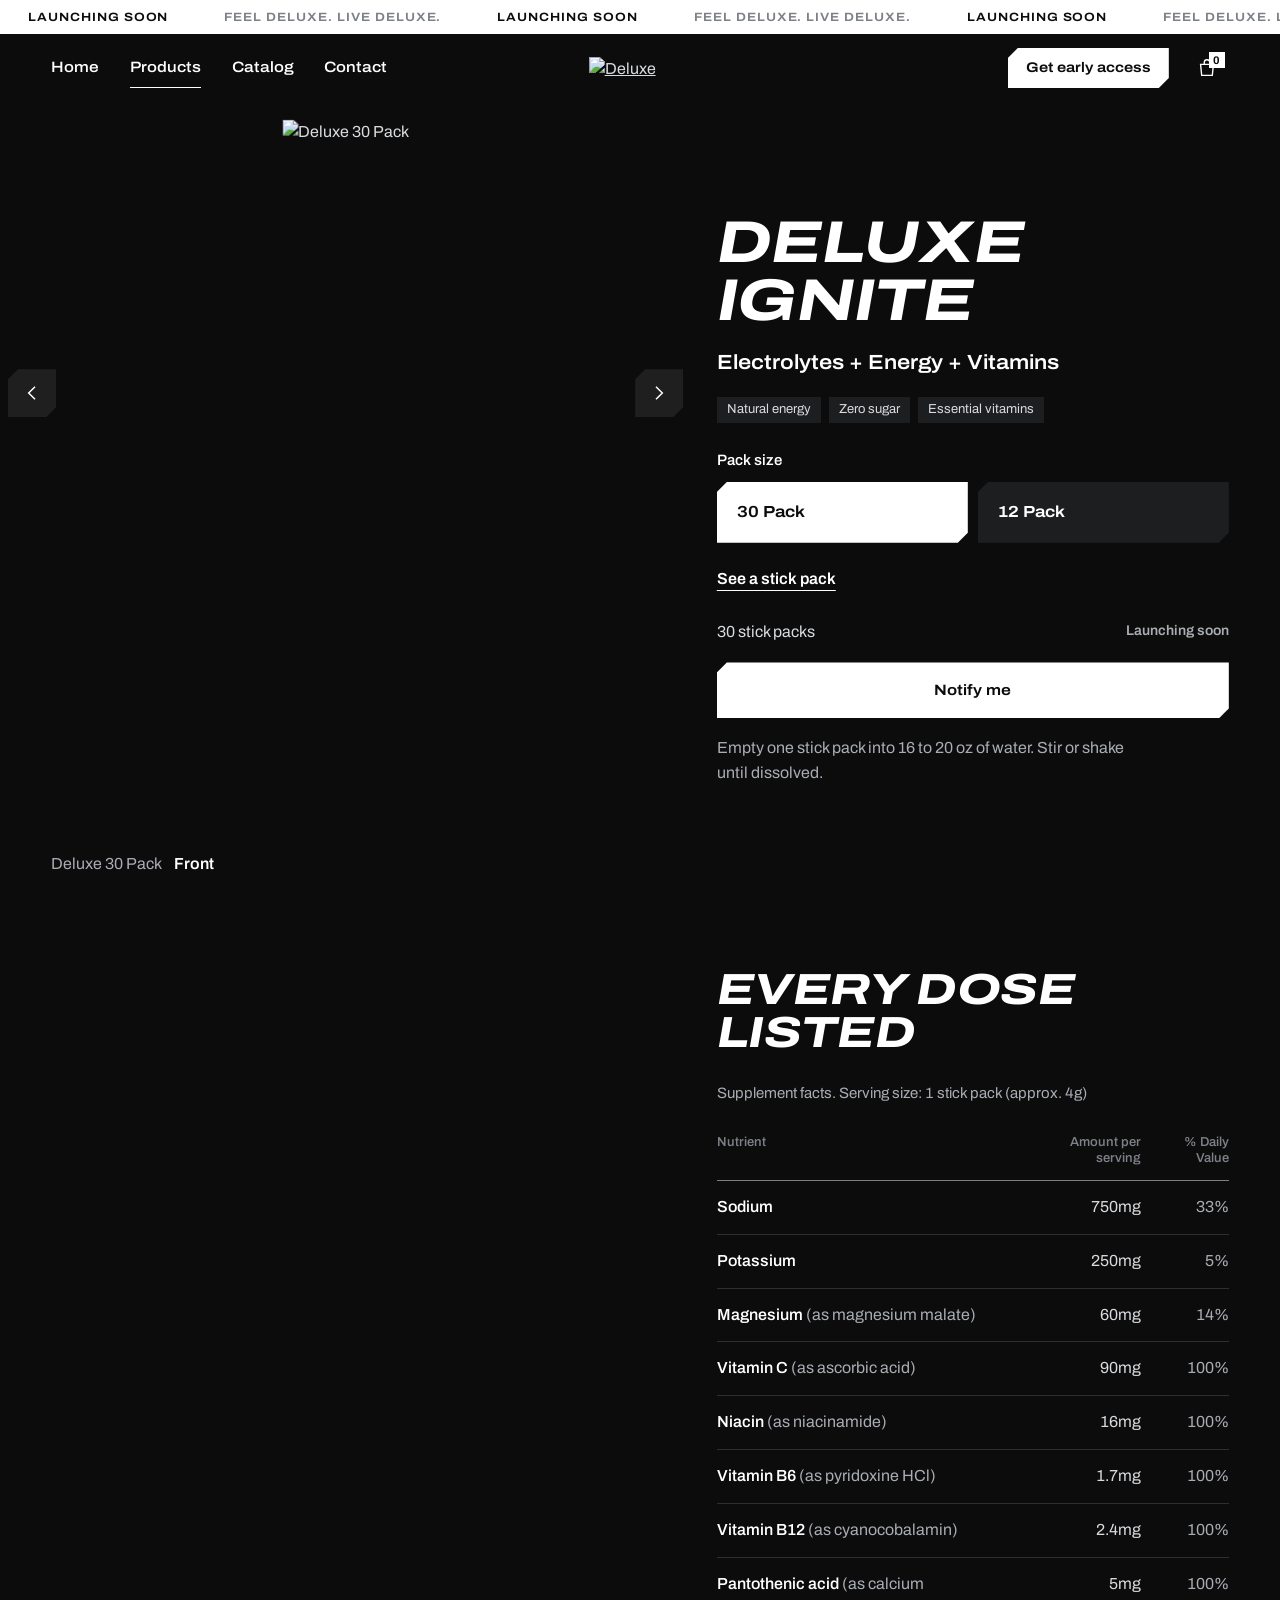
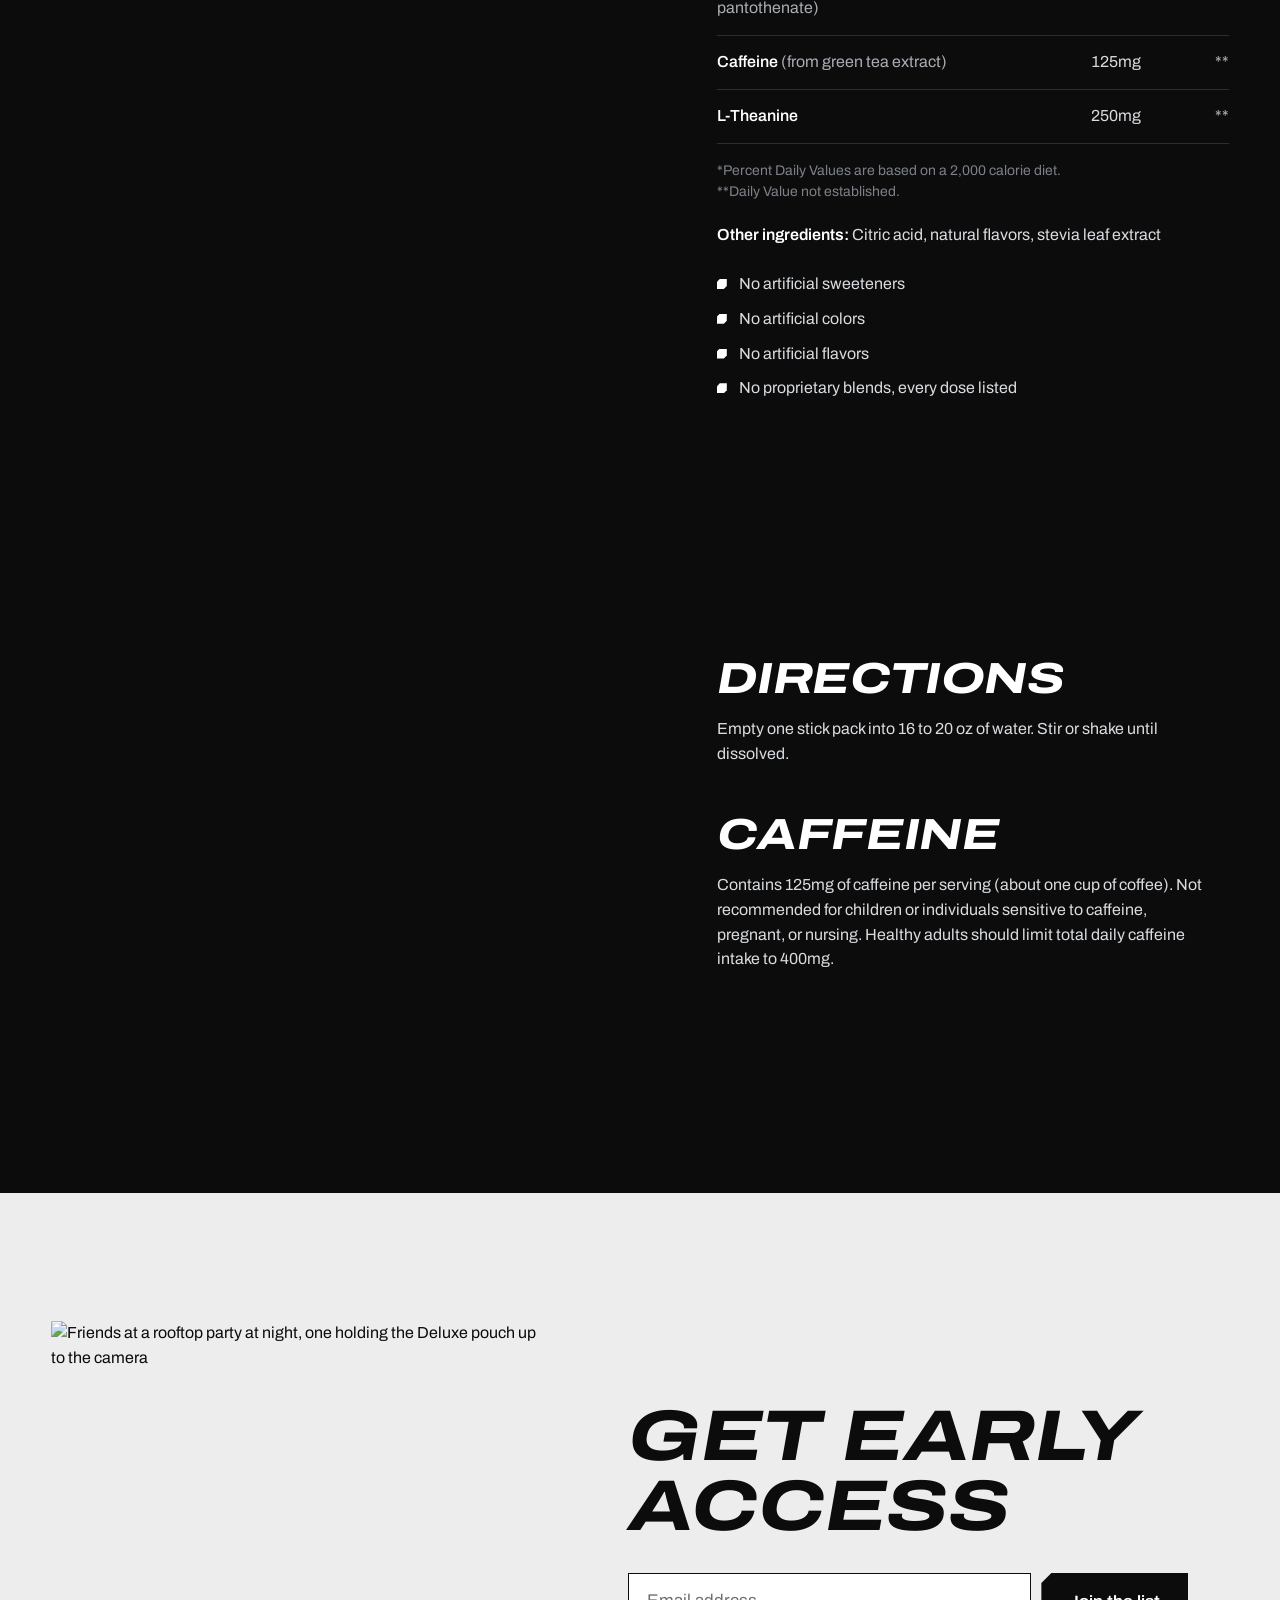
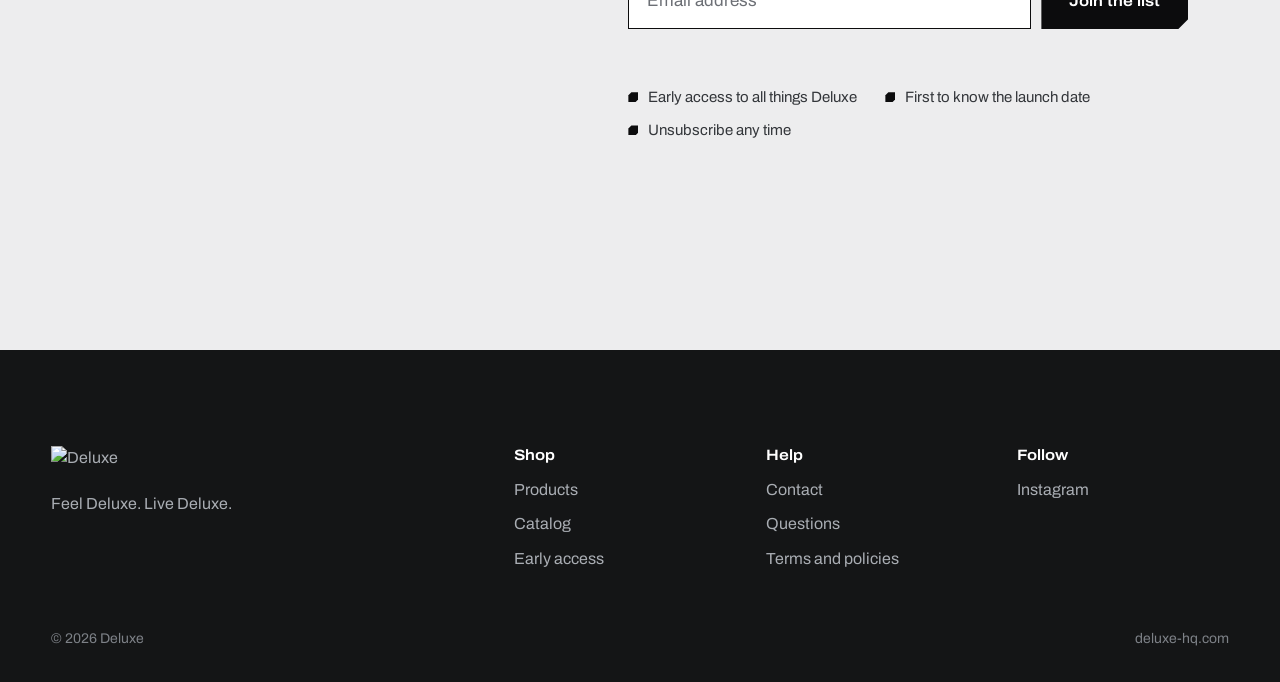
==== products.html @ 9d8aac7c "Pages, styles and scripts Co-Authored-By: claude-flow <ruv@ruv.net>" ====
<!doctype html>
<html lang="en">
<head>
  <meta charset="utf-8">
  <meta name="viewport" content="width=device-width, initial-scale=1">
<meta name="robots" content="noindex, nofollow">
  <title>Deluxe Ignite electrolyte drink mix | Deluxe</title>
  <meta name="description" content="Deluxe Ignite: an electrolyte drink mix with energy and vitamins in single-serve stick packs. 30 Pack and 12 Pack. Launching soon.">
  <link rel="icon" type="image/png" sizes="32x32" href="assets/img/favicon-32.png">
  <link rel="icon" type="image/png" sizes="64x64" href="assets/img/favicon-64.png">
  <link rel="apple-touch-icon" href="assets/img/apple-touch-icon.png">
  <link rel="preconnect" href="https://fonts.googleapis.com">
  <link rel="preconnect" href="https://fonts.gstatic.com" crossorigin>
  <link href="https://fonts.googleapis.com/css2?family=Archivo:ital,wdth,wght@0,62..125,100..900;1,62..125,100..900&display=swap" rel="stylesheet">
  <link rel="stylesheet" href="assets/css/site.css">
  <link rel="stylesheet" href="assets/css/showroom.css">
  <link rel="stylesheet" href="assets/css/products.css">
</head>
<body data-page="products">
  <div data-include="header"></div>

  <main id="main">
    <!-- The showroom: the real pack floats on black, pinned beside the details.
         Scrolling this section turns it (front, side, back, front); drag and the arrows turn it too. -->
    <section class="pdp" aria-labelledby="product-title">
      <div class="pdp__stage">
        <div class="showroom" id="product-showroom" data-showroom data-shape="pouch" data-layout="feature"
             data-front="assets/img/cut/pack-30-front.webp" data-back="assets/img/cut/pack-30-back.webp"
             data-label="Deluxe 30 Pack"></div>
      </div>

      <div class="pdp__body">
        <div class="pdp__block buy__body">
          <h1 id="product-title">Deluxe Ignite</h1>
          <p class="buy__tagline" data-i="tagline"></p>
          <ul class="chips" data-i="badges"></ul>

          <fieldset class="packs">
            <legend>Pack size</legend>
            <div class="packs__grid" data-packs></div>
          </fieldset>
          <button class="buy__stick" type="button" data-stick-toggle>See a stick pack</button>

          <div class="buy__meta">
            <span data-pack-line aria-live="polite"></span>
            <span class="status">Launching soon</span>
          </div>
          <a class="btn buy__cta" id="notify-btn" href="#early-access" data-notify="Deluxe 30 Pack">Notify me</a>
          <p class="buy__directions" data-i="directions"></p>
        </div>

        <div class="pdp__block" id="facts">
          <h2 id="facts-title">Every dose listed</h2>
          <table class="facts-table" aria-labelledby="facts-title">
            <caption>Supplement facts. Serving size: <span data-i="serving"></span></caption>
            <thead>
              <tr>
                <th scope="col">Nutrient</th>
                <th scope="col">Amount per serving</th>
                <th scope="col">% Daily Value</th>
              </tr>
            </thead>
            <tbody data-i="facts"></tbody>
          </table>
          <div class="facts__notes" data-i="notes"></div>
          <p class="facts__other"><strong>Other ingredients:</strong> <span data-i="other"></span></p>
          <ul class="facts__free" data-i="free"></ul>
        </div>

        <div class="pdp__block use">
          <div>
            <h2>Directions</h2>
            <p data-i="directions"></p>
          </div>
          <div>
            <h2>Caffeine</h2>
            <p data-i="caffeine"></p>
          </div>
        </div>
      </div>
    </section>
  </main>

  <div data-include="signup"></div>
  <div data-include="footer"></div>

  <script src="assets/js/site.js"></script>
  <script type="module" src="assets/js/showroom.js"></script>
  <script>
    /* Deluxe Ignite product page: fills copy from window.DELUXE.ignite and drives the showroom from the pack choice. */
    (() => {
      'use strict';
      const { ignite: I, products, stick, esc } = window.DELUXE;
      const $ = (sel) => document.querySelector(sel);
      const fill = (key, text) => document.querySelectorAll(`[data-i="${key}"]`).forEach((el) => { el.textContent = text; });
      const items = (list) => list.map((t) => `<li>${esc(t)}</li>`).join('');

      fill('tagline', I.tagline);
      fill('directions', I.directions);
      fill('caffeine', I.caffeine);
      fill('serving', I.serving);
      fill('other', I.other);
      $('[data-i="badges"]').innerHTML = items(I.badges);
      $('[data-i="free"]').innerHTML = items(I.free);
      $('[data-i="notes"]').innerHTML = I.factNotes.map((n) => `<p class="note">${esc(n)}</p>`).join('');
      $('[data-i="facts"]').innerHTML = I.facts.map(([name, amount, dv]) => {
        const [, nutrient, form] = name.match(/^(.*?)(?: \((.*)\))?$/); // "Magnesium (as magnesium malate)" -> name + form
        return `<tr><th scope="row">${esc(nutrient)}${form ? ` <span>(${esc(form)})</span>` : ''}</th>` +
               `<td>${esc(amount)}</td><td>${esc(dv)}</td></tr>`;
      }).join('');
      console.assert($('[data-i="facts"]').rows.length === I.facts.length, 'facts table is missing rows');

      // showroom: shows the chosen pack, or a single stick pack while the toggle is on.
      // The showroom module loads after this script, so before it mounts we set the data attributes it reads.
      const stage = $('#product-showroom');
      const view = (item, shape) => {
        const v = { front: `assets/img/${item.front}`, back: `assets/img/${item.back}`, label: item.name, shape };
        if (stage.showroom) stage.showroom.set(v); else Object.assign(stage.dataset, v);
      };
      const stickBtn = $('[data-stick-toggle]');
      let pack = products[0];
      let showingStick = false;
      const showStick = (on) => {
        showingStick = on;
        if (on) view(stick, 'stick'); else view(pack, 'pouch');
        stickBtn.textContent = on ? 'Back to the pack' : 'See a stick pack';
      };

      // pack size: updates the count line, the Notify target and the showroom
      const packs = $('[data-packs]');
      packs.innerHTML = products.map((p, i) => `
        <label class="pack">
          <input type="radio" name="pack" value="${esc(p.id)}"${i ? '' : ' checked'}>
          <span class="pack__tile">${esc(p.servings)} Pack</span>
        </label>`).join('');
      const choose = (p) => {
        pack = p;
        $('[data-pack-line]').textContent = `${p.servings} stick packs`;
        $('#notify-btn').dataset.notify = p.name;
        showStick(false);
      };
      // click, not change: it also fires when the already-chosen pack is picked again to leave the stick view
      packs.addEventListener('click', (e) => {
        if (e.target.matches('input')) choose(products.find((p) => p.id === e.target.value));
      });
      stickBtn.addEventListener('click', () => showStick(!showingStick));

      // links from other pages land on the right pack: ?pack=deluxe-12 preselects it, ?view=stick shows the stick
      const q = new URLSearchParams(location.search);
      const wanted = products.find((p) => p.id === q.get('pack')) || products[0];
      packs.querySelector(`input[value="${wanted.id}"]`).checked = true;
      choose(wanted);
      if (q.get('view') === 'stick') showStick(true);
    })();
  </script>
</body>
</html>
---- assets/css/site.css ----
/* Deluxe shared styles.
   Palette: black, greys, white only. Base is near-black, never pure #000.
   Signature shape: the chamfered corner, taken from the cut letterforms of the logo. */

:root {
  --ink: #0c0c0d;
  --graphite: #141516;
  --slate: #1d1e20;
  --steel: #2c2e31;
  --mid: #7d8187;
  --fog: #a9adb3;
  --chrome: #d9dcdf;
  --white: #fff;
  --paper: #ededee;
  --line: rgba(255, 255, 255, .14);
  --line-dark: rgba(12, 12, 13, .16);
  --cut: 14px;
  --wrap: 1320px;
  --gutter: clamp(20px, 4vw, 56px);
  --announce-h: 34px;
  --bar-h: 68px;
  --font: "Archivo", system-ui, -apple-system, "Segoe UI", Helvetica, Arial, sans-serif;
  --ease: cubic-bezier(.2, .7, .2, 1);
}

*, *::before, *::after { box-sizing: border-box; }
html { scroll-behavior: smooth; scroll-padding-top: 96px; -webkit-text-size-adjust: 100%; }
body {
  margin: 0;
  background: var(--ink);
  color: var(--chrome);
  font: 400 1rem/1.55 var(--font);
  -webkit-font-smoothing: antialiased;
}
img, video { display: block; max-width: 100%; height: auto; }
a { color: inherit; }
h1, h2, h3, p, ul, ol, figure, blockquote { margin: 0; }
ul, ol { padding: 0; list-style: none; }
button, input, textarea { font: inherit; color: inherit; }
:focus-visible { outline: 2px solid var(--white); outline-offset: 3px; }
.section--light :focus-visible { outline-color: var(--ink); }

.visually-hidden {
  position: absolute; width: 1px; height: 1px; margin: -1px; padding: 0;
  overflow: hidden; clip: rect(0 0 0 0); white-space: nowrap; border: 0;
}
.skip-link {
  position: fixed; left: 12px; top: -80px; z-index: 60;
  padding: 10px 16px; background: var(--white); color: var(--ink); font-weight: 600;
}
.skip-link:focus { top: 12px; }

/* ---------- type ---------- */
.display, h1, h2 {
  font-stretch: 125%;
  font-weight: 750;
  font-style: italic;
  text-transform: uppercase;
  line-height: .98;
  letter-spacing: -.01em;
  color: var(--white);
  text-wrap: balance;
}
h1 { font-size: clamp(2.4rem, 6vw, 5rem); }
h2 { font-size: clamp(1.9rem, 4.2vw, 3.5rem); }
h3 { font-stretch: 112%; font-weight: 650; font-size: 1.25rem; line-height: 1.2; color: var(--white); }
.lede { font-size: clamp(1.05rem, 1.4vw, 1.25rem); line-height: 1.5; color: var(--fog); max-width: 56ch; }
.note { font-size: .875rem; color: var(--mid); }
.section--light, .section--light h2, .section--light h3 { color: var(--ink); }
.section--light .lede { color: #4a4d52; }
.section--light .note { color: #5d6066; }

/* ---------- layout ---------- */
.wrap { width: 100%; max-width: var(--wrap); margin-inline: auto; padding-inline: var(--gutter); }
.section { padding-block: clamp(72px, 10vw, 136px); }
.section--light { background: var(--paper); }
.section--panel { background: var(--graphite); }
.section-head {
  display: flex; align-items: flex-end; justify-content: space-between; gap: 24px;
  margin-bottom: clamp(32px, 5vw, 64px);
}
.section-head .lede { margin-top: 18px; }
.text-link {
  font-weight: 600; text-underline-offset: 6px; text-decoration-thickness: 1px; white-space: nowrap;
}
.text-link:hover { text-decoration-thickness: 2px; }

.cut {
  clip-path: polygon(0 0, calc(100% - var(--cut)) 0, 100% var(--cut), 100% 100%, var(--cut) 100%, 0 calc(100% - var(--cut)));
}

/* ---------- buttons, chips ---------- */
.btn {
  --cut: 10px;
  display: inline-flex; align-items: center; justify-content: center; gap: 10px;
  min-height: 48px; padding: 12px 24px;
  border: 0; cursor: pointer; text-decoration: none;
  font-stretch: 112%; font-weight: 650; font-size: .9375rem; line-height: 1;
  background: var(--white); color: var(--ink);
  clip-path: polygon(var(--cut) 0, 100% 0, 100% calc(100% - var(--cut)), calc(100% - var(--cut)) 100%, 0 100%, 0 var(--cut));
  transition: background-color .2s, color .2s;
}
.btn:hover { background: var(--chrome); }
.btn:focus-visible { outline: none; box-shadow: inset 0 0 0 2px var(--ink), inset 0 0 0 4px var(--white); }
.btn--dark { background: var(--ink); color: var(--white); }
.btn--dark:hover { background: var(--steel); }
.btn--dark:focus-visible { box-shadow: inset 0 0 0 2px var(--white), inset 0 0 0 4px var(--ink); }
.btn--ghost { background: rgba(255, 255, 255, .1); color: var(--white); backdrop-filter: blur(8px); }
.btn--ghost:hover { background: rgba(255, 255, 255, .2); }
.btn--sm { min-height: 40px; padding: 10px 18px; font-size: .875rem; }

.chips { display: flex; flex-wrap: wrap; gap: 8px; }
.chips li {
  padding: 5px 10px; font-size: .8125rem; line-height: 1.2;
  background: var(--slate); color: var(--chrome);
}
.section--light .chips li { background: var(--paper); color: #33363a; }
.status { font-size: .875rem; font-weight: 600; color: var(--fog); }
.section--light .status { color: #4a4d52; }

/* ---------- top bar: announcement + header ---------- */
.topbar { position: fixed; inset: 0 0 auto 0; z-index: 40; }
.announce {
  height: var(--announce-h); overflow: hidden;
  background: var(--white); color: var(--ink);
  font-stretch: 112%; font-weight: 650; font-size: .75rem; letter-spacing: .08em; text-transform: uppercase;
  transition: height .3s var(--ease);
}
.is-stuck .announce { height: 0; }
.marquee { display: flex; width: max-content; height: var(--announce-h); align-items: center; animation: marquee 38s linear infinite; }
.marquee span { padding-inline: 28px; white-space: nowrap; }
.marquee span:nth-child(even) { color: var(--mid); }
@keyframes marquee { to { transform: translateX(-50%); } }

.site-header__bar {
  display: grid; grid-template-columns: 1fr auto 1fr; align-items: center; gap: 16px;
  height: var(--bar-h); padding-inline: var(--gutter);
  transition: margin .3s var(--ease), background-color .3s, height .3s var(--ease);
}
.is-stuck .site-header__bar {
  height: 60px; margin: 10px var(--gutter) 0; padding-inline: 20px;
  background: rgba(20, 21, 22, .9); backdrop-filter: blur(14px);
  clip-path: polygon(var(--cut) 0, 100% 0, 100% calc(100% - var(--cut)), calc(100% - var(--cut)) 100%, 0 100%, 0 var(--cut));
}
.brand { justify-self: center; display: block; }
.brand img { height: 22px; width: auto; }
.nav { display: flex; gap: clamp(16px, 2.4vw, 34px); }
.nav a {
  padding-block: 8px; text-decoration: none; color: var(--white);
  font-stretch: 112%; font-weight: 550; font-size: .9375rem;
  background: linear-gradient(currentColor, currentColor) no-repeat 0 100% / 0 1px;
  transition: background-size .25s var(--ease);
}
.nav a:hover, .nav a[aria-current="page"] { background-size: 100% 1px; }
.site-header__tools { justify-self: end; display: flex; align-items: center; gap: 6px; position: relative; }
.site-header__tools .btn { margin-right: 10px; }
.icon-btn {
  display: grid; place-items: center; width: 44px; height: 44px;
  background: none; border: 0; cursor: pointer; color: var(--white); position: relative;
}
.icon-btn svg { width: 22px; height: 22px; fill: none; stroke: currentColor; stroke-width: 1.5; stroke-linecap: square; }
.icon-btn:hover { color: var(--fog); }
.cart-count {
  position: absolute; top: 6px; right: 4px; min-width: 16px; height: 16px; padding-inline: 4px;
  display: grid; place-items: center; background: var(--white); color: var(--ink);
  font-size: .6875rem; font-weight: 700; line-height: 1;
}
.nav-toggle { display: none; }

/* floating panels sit above everything (z-50+) */
.cart-panel {
  position: absolute; top: calc(100% + 14px); right: 0; z-index: 50; width: min(340px, calc(100vw - 2 * var(--gutter)));
  padding: 24px; background: var(--slate); box-shadow: 0 24px 60px rgba(0, 0, 0, .5);
}
.cart-panel[hidden] { display: none; }
.cart-panel p { margin: 8px 0 18px; color: var(--fog); font-size: .9375rem; }

.drawer {
  position: fixed; inset: 0; z-index: 50; display: flex; flex-direction: column; gap: 28px;
  padding: 96px var(--gutter) 40px; background: var(--ink);
}
.drawer[hidden] { display: none; }
.drawer a.drawer__link {
  font-stretch: 125%; font-weight: 750; font-style: italic; text-transform: uppercase;
  font-size: 2rem; line-height: 1; text-decoration: none; color: var(--white);
}
.drawer__close { position: absolute; top: 20px; right: calc(var(--gutter) - 10px); }

@media (max-width: 900px) {
  .nav, .site-header__tools .btn, .icon-btn--desk { display: none; }
  .nav-toggle { display: grid; justify-self: start; margin-left: -10px; }
  .site-header__tools { margin-right: -10px; }
}

/* ---------- hero ---------- */
.hero {
  position: relative; min-height: max(100svh, 620px); overflow: hidden;
  display: flex; align-items: flex-end; background: var(--ink);
}
.hero__video { position: absolute; inset: 0; width: 100%; height: 100%; object-fit: cover; }
.hero__shade {
  position: absolute; inset: 0;
  background:
    linear-gradient(to bottom, rgba(12, 12, 13, .7) 0, rgba(12, 12, 13, .2) 30%, rgba(12, 12, 13, .1) 60%, var(--ink) 100%);
}
/* The mark is SOLID chrome over the film (alpha PNG, no blend mode) so busy footage never shows
   through it. The holographic read comes from the light sweep, fine scanlines and the halo. */
.hero__video { filter: brightness(.58) contrast(1.06); }
.holo {
  position: absolute; inset: 0 0 8% 0; display: grid; place-items: center;
  pointer-events: none; perspective: 1100px;
}
/* a dark pool behind the mark separates it from whatever the film is doing */
.holo::before {
  content: ""; position: absolute; width: min(120vw, 1250px); aspect-ratio: 1167 / 842;
  background: radial-gradient(closest-side, rgba(12, 12, 13, .78), rgba(12, 12, 13, .5) 58%, transparent 100%);
}
.holo__mark {
  /* capped by height too, so the mark never runs into the pitch on short windows */
  position: relative; width: min(74vw, 700px, calc((max(100svh, 620px) - 330px) * 1.386)); aspect-ratio: 1167 / 842;
  transform: rotateX(var(--rx, 0deg)) rotateY(var(--ry, 0deg));
  transition: transform .6s var(--ease);
  animation: holo-float 8s ease-in-out infinite;
  filter: drop-shadow(0 16px 34px rgba(0, 0, 0, .7));
}
.holo__mark img { position: absolute; inset: 0; width: 100%; height: 100%; }
.holo__logo { animation: holo-flicker 9s steps(1) infinite; }
.holo__sweep, .holo__scan {
  position: absolute; inset: 0;
  -webkit-mask: url("../img/logo-lockup-alpha.png") center / 100% 100% no-repeat;
  mask: url("../img/logo-lockup-alpha.png") center / 100% 100% no-repeat;
}
.holo__sweep {
  background: linear-gradient(105deg, transparent 44%, rgba(255, 255, 255, .7) 50%, transparent 56%) no-repeat;
  background-size: 320% 100%;
  animation: holo-sweep 6s var(--ease) infinite;
}
.holo__ghost { /* soft halo behind the mark */
  z-index: -1; filter: blur(20px) brightness(1.2); opacity: .38;
  transform: translate(var(--gx, 0px), var(--gy, 0px)) scale(1.03);
  transition: transform .6s var(--ease);
}
.holo__scan {
  background: repeating-linear-gradient(to bottom, rgba(12, 12, 13, .2) 0 1px, transparent 1px 4px);
  animation: holo-scan 9s linear infinite;
}
@keyframes holo-float { 50% { translate: 0 -10px; } }
@keyframes holo-sweep { 0% { background-position: 120% 0; } 55%, 100% { background-position: -20% 0; } }
@keyframes holo-scan { to { background-position: 0 40px; } }
@keyframes holo-flicker {
  0%, 100% { opacity: 1; translate: 0 0; }
  41% { opacity: .88; translate: 2px 0; }
  42% { opacity: 1; translate: 0 0; }
  77% { opacity: .92; translate: -3px 0; }
  78% { opacity: 1; translate: 0 0; }
}
.hero__foot {
  position: relative; width: 100%;
  display: flex; align-items: flex-end; justify-content: space-between; gap: 24px;
  padding-bottom: clamp(28px, 5vw, 56px);
}
.hero__pitch p { color: var(--white); font-stretch: 112%; font-weight: 550; font-size: 1.0625rem; margin-bottom: 16px; }
.hero__scroll {
  display: flex; align-items: center; gap: 12px; text-decoration: none;
  color: var(--fog); font-size: .875rem; font-weight: 550;
}
.hero__scroll::after { content: ""; width: 1px; height: 44px; background: linear-gradient(var(--white), transparent); }
@media (max-width: 600px) { .hero__scroll { display: none; } }

/* ---------- trio of info cards ---------- */
.trio { display: grid; grid-template-columns: repeat(3, 1fr); gap: 16px; }
.trio__card {
  display: flex; flex-direction: column; gap: 10px; padding: 26px;
  background: var(--graphite);
}
.trio__card p { color: var(--fog); flex: 1; }
.trio__card .text-link { align-self: flex-start; color: var(--white); }
@media (max-width: 860px) { .trio { grid-template-columns: 1fr; } }

/* ---------- product cards ---------- */
.card-grid { display: grid; grid-template-columns: repeat(4, 1fr); gap: 16px; }
.card-grid--three { grid-template-columns: repeat(3, 1fr); }
@media (max-width: 1100px) { .card-grid, .card-grid--three { grid-template-columns: repeat(2, 1fr); } }
@media (max-width: 520px) { .card-grid, .card-grid--three { grid-template-columns: 1fr; } }
.product-card {
  display: flex; flex-direction: column;
  background: var(--graphite);
}
.section--light .product-card { background: var(--white); }
.product-card[hidden] { display: none; }
.product-card__media { display: block; margin: 12px 12px 0; }
.product-card__name a { color: inherit; text-decoration: none; }
.product-card__name a:hover { text-decoration: underline; text-underline-offset: 5px; text-decoration-thickness: 2px; }
.product-card__body { display: flex; flex-direction: column; gap: 10px; padding: 20px; flex: 1; }
.product-card__type { font-size: .875rem; color: var(--mid); }
.section--light .product-card__type { color: #5d6066; }
.product-card__name {
  font-stretch: 125%; font-weight: 750; font-style: italic; text-transform: uppercase;
  font-size: 1.5rem; line-height: 1;
}
.product-card__line { color: var(--fog); flex: 1; }
.section--light .product-card__line { color: #4a4d52; }
.product-card__foot {
  display: flex; align-items: center; justify-content: space-between; gap: 12px;
  margin-top: 14px;
}

/* ---------- image tiles ---------- */
.tiles { display: grid; grid-template-columns: repeat(3, 1fr); gap: 16px; }
.tile img { width: 100%; aspect-ratio: 4 / 5; object-fit: cover; }
.tile h3 { margin: 20px 0 8px; }
.tile p { color: var(--fog); max-width: 36ch; }
@media (max-width: 860px) {
  .tiles { grid-template-columns: 1fr; gap: 40px; }
  .tile img { aspect-ratio: 4 / 3; }
}

/* ---------- split: image + timeline ---------- */
.split { display: grid; grid-template-columns: 5fr 6fr; gap: clamp(28px, 6vw, 96px); align-items: center; }
.split__media img { width: 100%; aspect-ratio: 4 / 5; object-fit: cover; }
.split__body .lede { margin-top: 18px; }
@media (max-width: 860px) { .split { grid-template-columns: 1fr; } }
.doses { display: grid; gap: 6px; margin-top: 32px; }
.doses li {
  display: grid; grid-template-columns: minmax(130px, 200px) 1fr; gap: 20px; align-items: baseline;
  padding: 18px 22px; background: var(--slate);
}
.doses__amount {
  font-stretch: 125%; font-weight: 300; font-size: clamp(2.2rem, 4.4vw, 3.6rem); line-height: 1;
  color: var(--white); font-variant-numeric: tabular-nums;
}
.doses__amount small { font-size: .38em; font-weight: 500; margin-left: 4px; color: var(--fog); }
.doses p { color: var(--fog); margin-top: 4px; }
.split__body .note { margin-top: 18px; max-width: 56ch; }
.split__actions { display: flex; flex-wrap: wrap; align-items: center; gap: 20px; margin-top: 32px; }
@media (max-width: 520px) { .doses li { grid-template-columns: 1fr; gap: 6px; } }


/* ---------- full-width photo band ---------- */
.band { position: relative; display: flex; align-items: flex-end; min-height: min(78vh, 680px); overflow: hidden; }
.band > img { position: absolute; inset: 0; width: 100%; height: 100%; object-fit: cover; object-position: 78% 50%; }
.band::after { content: ""; position: absolute; inset: 0; background: linear-gradient(0deg, rgba(12, 12, 13, .55) 0, transparent 34%); }
.band__body { position: relative; z-index: 1; display: flex; flex-direction: column; align-items: flex-start; gap: 28px; padding-block: clamp(40px, 7vw, 88px); }
.band__body h2 { font-size: clamp(2.2rem, 6vw, 5rem); }

/* ---------- reactions ---------- */
.quotes { display: grid; grid-template-columns: repeat(3, 1fr); gap: 8px; }
.quotes li { padding: 32px 26px; background: var(--graphite); }
.quotes blockquote {
  font-stretch: 112%; font-weight: 600; font-size: clamp(1.25rem, 2vw, 1.75rem); line-height: 1.15; color: var(--white);
}
.quotes cite { display: block; margin-top: 14px; font-style: normal; font-size: .875rem; color: var(--mid); }
@media (max-width: 860px) { .quotes { grid-template-columns: 1fr 1fr; } }
@media (max-width: 520px) { .quotes { grid-template-columns: 1fr; } }

/* ---------- early access signup ---------- */
.signup { display: grid; grid-template-columns: 5fr 6fr; gap: clamp(28px, 6vw, 96px); align-items: center; }
.signup__media img { width: 100%; aspect-ratio: 1 / 1; object-fit: cover; }
.signup h2 { font-size: clamp(2.4rem, 5.6vw, 4.75rem); }
.signup .lede { margin-top: 20px; }
.signup .lede:empty { display: none; }
.signup__form { margin-top: 32px; max-width: 560px; }
.field-row { display: flex; gap: 10px; }
.field-row input {
  flex: 1; min-width: 0; min-height: 56px; padding: 0 18px;
  background: var(--white); border: 1px solid var(--ink); border-radius: 0; color: var(--ink); font-size: 1.0625rem;
}
.field-row input::placeholder { color: #6c6f75; }
.field-row .btn { min-height: 56px; padding-inline: 28px; }
.form-status { min-height: 1.5em; margin-top: 12px; font-size: .9375rem; font-weight: 550; }
.form-status[data-state="error"]::before { content: "! "; }
.signup__perks { display: flex; flex-wrap: wrap; gap: 10px 28px; margin-top: 22px; font-size: .9375rem; color: #33363a; }
.signup__perks li { display: flex; align-items: center; gap: 10px; }
.signup__perks li::before {
  content: ""; width: 10px; height: 10px; background: var(--ink);
  clip-path: polygon(3px 0, 100% 0, 100% calc(100% - 3px), calc(100% - 3px) 100%, 0 100%, 0 3px);
}
@media (max-width: 860px) {
  .signup { grid-template-columns: 1fr; }
  .signup__media { order: 2; }
  .signup__media img { aspect-ratio: 4 / 3; }
}
@media (max-width: 520px) { .field-row { flex-direction: column; } }

/* ---------- FAQ ---------- */
.faq-layout { display: grid; grid-template-columns: 4fr 7fr; gap: clamp(28px, 6vw, 96px); }
@media (max-width: 860px) { .faq-layout { grid-template-columns: 1fr; } }
.faq { display: grid; gap: 6px; }
.faq details { padding-inline: 24px; background: var(--graphite); }
.faq summary {
  display: flex; align-items: center; justify-content: space-between; gap: 20px;
  padding: 22px 0; cursor: pointer; list-style: none;
  font-stretch: 112%; font-weight: 600; font-size: 1.125rem; color: var(--white);
}
.faq summary::-webkit-details-marker { display: none; }
.faq summary::after {
  content: ""; flex: none; width: 14px; height: 14px;
  background: linear-gradient(currentColor, currentColor) center / 100% 1.5px no-repeat,
              linear-gradient(currentColor, currentColor) center / 1.5px 100% no-repeat;
  transition: rotate .25s var(--ease);
}
.faq details[open] summary::after { rotate: 45deg; }
.faq details p { padding: 0 0 24px; max-width: 62ch; color: var(--fog); }

/* ---------- inner pages ---------- */
.page-head { padding: calc(var(--announce-h) + var(--bar-h) + clamp(48px, 8vw, 104px)) 0 clamp(40px, 6vw, 72px); }
.page-head .lede { margin-top: 20px; }

.feature-row {
  display: grid; grid-template-columns: 1fr 1fr; gap: clamp(28px, 6vw, 96px); align-items: center;
  padding-block: clamp(40px, 6vw, 80px);
}
.feature-row:nth-of-type(even) .feature-row__media { order: 2; }
.feature-row__media img { width: 100%; aspect-ratio: 4 / 5; object-fit: cover; max-height: 720px; }
.feature-row__body { display: flex; flex-direction: column; align-items: flex-start; gap: 16px; }
.feature-row__body h2 { font-size: clamp(2.2rem, 5vw, 4.25rem); }
.feature-row__body .lede { color: var(--chrome); }
.feature-row__actions { display: flex; flex-wrap: wrap; align-items: center; gap: 18px; margin-top: 12px; }
@media (max-width: 860px) {
  .feature-row { grid-template-columns: 1fr; }
  .feature-row:nth-of-type(even) .feature-row__media { order: 0; }
}

.filters { display: flex; flex-wrap: wrap; align-items: center; gap: 8px; margin-bottom: 28px; }
.filters button {
  min-height: 40px; padding: 8px 16px; cursor: pointer;
  background: transparent; border: 1px solid var(--line-dark); color: var(--ink);
  font-weight: 550; font-size: .9375rem;
}
.filters button:hover { border-color: var(--ink); }
.filters button[aria-pressed="true"] { background: var(--ink); border-color: var(--ink); color: var(--white); }
.filters__count { margin-left: auto; font-size: .9375rem; color: #5d6066; }
.empty { padding: 48px 0; font-size: 1.0625rem; color: #4a4d52; }

.form { display: grid; gap: 18px; }
.form label { display: grid; gap: 8px; font-size: .9375rem; font-weight: 550; color: var(--white); }
.form input, .form textarea {
  width: 100%; min-height: 52px; padding: 14px 16px;
  background: var(--graphite); border: 1px solid var(--line); border-radius: 0; color: var(--white);
}
.form textarea { min-height: 150px; resize: vertical; }
.form input:focus-visible, .form textarea:focus-visible { outline-offset: 0; border-color: var(--white); }
.form [aria-invalid="true"] { border-color: var(--white); box-shadow: inset 3px 0 0 var(--white); }
.form .btn { justify-self: start; }
.contact-layout { display: grid; grid-template-columns: 4fr 6fr; gap: clamp(28px, 6vw, 96px); }
@media (max-width: 860px) { .contact-layout { grid-template-columns: 1fr; } }

/* ---------- footer ---------- */
.site-footer { background: var(--graphite); padding: clamp(56px, 8vw, 96px) 0 32px; color: var(--fog); }
.site-footer__top { display: grid; grid-template-columns: 2fr 1fr 1fr 1fr; gap: 40px; }
.site-footer__brand img { height: 30px; width: auto; }
.site-footer__brand p { margin-top: 16px; }
.site-footer h3 { font-size: .9375rem; margin-bottom: 14px; }
.site-footer li + li { margin-top: 10px; }
.site-footer a { text-decoration: none; }
.site-footer a:hover { color: var(--white); text-decoration: underline; text-underline-offset: 5px; }
.site-footer__base {
  display: flex; flex-wrap: wrap; justify-content: space-between; gap: 12px;
  margin-top: 56px; font-size: .875rem; color: var(--mid);
}
@media (max-width: 860px) { .site-footer__top { grid-template-columns: 1fr 1fr; } .site-footer__brand { grid-column: 1 / -1; } }

/* ---------- motion preferences ---------- */
@media (prefers-reduced-motion: reduce) {
  html { scroll-behavior: auto; }
  .marquee, .holo__mark, .holo__logo, .holo__sweep, .holo__scan { animation: none; }
  .holo__sweep { display: none; }
  * { transition-duration: .01ms !important; }
}
---- assets/css/showroom.css ----
/* Deluxe showroom, variant B (spotlit). Uses the tokens from site.css only: black, greys, white.
   Knobs, set on .showroom or any parent:
     --showroom-bg     stage colour (the 3D room reads it too)
     --showroom-track  feature layout: how much page scroll one full turn takes
     --showroom-top    feature layout: height of a fixed header to pin beneath
     --showroom-ratio  card layout: stage shape */

.showroom {
  --showroom-bg: var(--ink, #0c0c0d);
  --showroom-track: 300vh;
  --showroom-top: 0px;
  --showroom-ratio: 4 / 5;
  position: relative;
}
.showroom__pin { position: relative; overflow: hidden; background: var(--showroom-bg); }

/* feature: the stage pins while the page scrolls through the track */
.showroom--feature { height: var(--showroom-track); }
.showroom--feature .showroom__pin {
  position: sticky; top: var(--showroom-top);
  height: calc(100vh - var(--showroom-top)); height: calc(100svh - var(--showroom-top));
}
/* card: a chamfered stage */
.showroom--card .showroom__pin {
  aspect-ratio: var(--showroom-ratio);
  clip-path: polygon(0 0, calc(100% - var(--cut, 14px)) 0, 100% var(--cut, 14px), 100% 100%, var(--cut, 14px) 100%, 0 calc(100% - var(--cut, 14px)));
}

.showroom__stage {
  position: absolute; inset: 0;
  cursor: grab; touch-action: pan-y; /* sideways drags spin, vertical drags still scroll the page */
  user-select: none; -webkit-user-select: none;
}
.showroom.is-dragging .showroom__stage { cursor: grabbing; }
.showroom .showroom__stage:focus-visible { outline: 2px solid var(--white, #fff); outline-offset: -5px; }
.showroom__canvas { position: absolute; inset: 0; display: block; width: 100%; height: 100%; }

/* Flat mode: what shows before the 3D pack is ready, and for good where there is no WebGL.
   Same stage: the pool of light on the floor and the glow in the air, as gradients. */
.showroom__flat {
  position: absolute; left: 50%; top: var(--pack-y, 43.5%); translate: -50% -50%;
  height: var(--pack-h, 57%); width: auto; max-width: none;
  pointer-events: none; -webkit-user-drag: none;
}
.showroom[data-mode="gl"] .showroom__flat { visibility: hidden; }
.showroom[data-mode="flat"] .showroom__canvas { display: none; }

/* arrows: always there, flanking the pack */
.showroom__arrow {
  --cut: 10px;
  position: absolute; top: var(--pack-y, 43.5%); z-index: 1; translate: 0 -50%;
  display: grid; place-items: center; width: 48px; height: 48px; padding: 0; border: 0; cursor: pointer;
  background: rgba(255, 255, 255, .08); color: var(--white, #fff);
  clip-path: polygon(var(--cut) 0, 100% 0, 100% calc(100% - var(--cut)), calc(100% - var(--cut)) 100%, 0 100%, 0 var(--cut));
  transition: background-color .2s, color .2s;
}
.showroom__arrow--prev { left: max(8px, calc(50% - var(--pack-w, 0px) / 2 - 112px)); }
.showroom__arrow--next { right: max(8px, calc(50% - var(--pack-w, 0px) / 2 - 112px)); }
.showroom--card .showroom__arrow { width: 44px; height: 44px; }
.showroom--card .showroom__arrow--prev { left: 6px; }
.showroom--card .showroom__arrow--next { right: 6px; }
.showroom__arrow:hover { background: var(--white, #fff); color: var(--ink, #0c0c0d); }
.showroom__arrow:focus-visible { outline: none; box-shadow: inset 0 0 0 2px var(--white, #fff); }
.showroom__arrow:hover:focus-visible { box-shadow: inset 0 0 0 2px var(--ink, #0c0c0d), inset 0 0 0 4px var(--white, #fff); }
.showroom__arrow svg { width: 20px; height: 20px; fill: none; stroke: currentColor; stroke-width: 1.75; stroke-linecap: square; }

/* the line that says which side is facing you */
.showroom__meta {
  position: absolute; left: 16px; top: 16px; z-index: 1; margin: 0;
  display: flex; gap: 12px;
  font-size: .875rem; line-height: 1; color: var(--fog, #a9adb3); pointer-events: none;
}
.showroom__side { color: var(--white, #fff); font-weight: 600; }
.showroom--card .showroom__label { display: none; } /* the card names the product itself */
.showroom--feature .showroom__meta { left: var(--gutter, 24px); top: 28px; font-size: 1rem; }
---- assets/css/products.css ----
/* Deluxe Ignite product page. Page-specific styles only; the shared system lives in site.css,
   the spinning product viewer in viewer.css. */

/* ---------- buy block: viewer is the centre focus, details beside it ---------- */
.buy { padding: calc(var(--announce-h) + var(--bar-h) + clamp(24px, 4vw, 56px)) 0 clamp(56px, 8vw, 104px); }
.buy__grid {
  display: grid; grid-template-columns: minmax(0, 11fr) minmax(0, 9fr);
  gap: clamp(28px, 5vw, 80px); align-items: center;
}
.buy__body { display: flex; flex-direction: column; align-items: flex-start; gap: 18px; }
@media (max-width: 860px) { .buy__grid { grid-template-columns: minmax(0, 1fr); } }

.buy__type { font-size: .9375rem; color: var(--mid); }
.buy__body h1 { margin-top: -8px; font-size: clamp(2.2rem, 4.6vw, 4rem); }
.buy__tagline { font-stretch: 112%; font-weight: 600; font-size: clamp(1.125rem, 1.6vw, 1.375rem); color: var(--white); }

/* pack size: radio group drawn as two chamfered tiles */
.packs { width: 100%; margin: 8px 0 0; padding: 0; border: 0; }
.packs legend { padding: 0; margin-bottom: 10px; font-size: .9375rem; font-weight: 550; color: var(--white); }
.packs__grid { display: grid; grid-template-columns: 1fr 1fr; gap: 10px; }
.pack { position: relative; display: block; }
.pack input { position: absolute; inset: 0; width: 100%; height: 100%; margin: 0; opacity: 0; cursor: pointer; }
.pack__tile {
  --cut: 10px;
  display: block; padding: 18px 20px;
  font-stretch: 112%; font-weight: 650; color: var(--white);
  background: var(--slate);
  clip-path: polygon(var(--cut) 0, 100% 0, 100% calc(100% - var(--cut)), calc(100% - var(--cut)) 100%, 0 100%, 0 var(--cut));
  transition: background-color .2s, color .2s;
}
.pack input:hover + .pack__tile { background: var(--steel); }
.pack input:checked + .pack__tile { background: var(--white); color: var(--ink); box-shadow: none; }
.pack input:focus-visible + .pack__tile { box-shadow: inset 0 0 0 3px var(--white); }
.pack input:checked:focus-visible + .pack__tile { box-shadow: inset 0 0 0 3px var(--ink), inset 0 0 0 5px var(--white); }

/* quiet third option: swaps the viewer to a single stick pack and back */
.buy__stick {
  margin: -6px 0; padding: 12px 0; background: none; border: 0; cursor: pointer;
  font-weight: 600; color: var(--white);
  text-decoration: underline; text-decoration-thickness: 1px; text-underline-offset: 6px;
}
.buy__stick:hover { text-decoration-thickness: 2px; }

.buy__meta {
  display: flex; flex-wrap: wrap; justify-content: space-between; gap: 6px 16px; width: 100%;
  margin-top: 4px; color: var(--chrome);
}
.buy__cta { width: 100%; min-height: 56px; }
.buy__directions { max-width: 46ch; color: var(--fog); }

/* ---------- supplement facts ---------- */
.facts { display: grid; grid-template-columns: 4fr 7fr; gap: clamp(28px, 6vw, 96px); }
@media (max-width: 860px) { .facts { grid-template-columns: 1fr; } }
.facts .lede { margin-top: 18px; }
.facts__free { display: grid; gap: 10px; margin-top: 24px; color: var(--chrome); }
.facts__free li { display: flex; align-items: baseline; gap: 12px; }
.facts__free li::before {
  content: ""; flex: none; width: 10px; height: 10px; background: var(--white);
  clip-path: polygon(3px 0, 100% 0, 100% calc(100% - 3px), calc(100% - 3px) 100%, 0 100%, 0 3px);
}

.facts-table { width: 100%; border-collapse: collapse; font-variant-numeric: tabular-nums; }
.facts-table caption { padding-bottom: 14px; text-align: left; font-size: .9375rem; color: var(--fog); }
.facts-table th, .facts-table td {
  padding: 14px 0; border-bottom: 1px solid var(--line);
  text-align: left; vertical-align: baseline; font-weight: 400;
}
.facts-table thead th { font-size: .8125rem; font-weight: 550; line-height: 1.25; color: var(--mid); border-bottom-color: var(--mid); }
.facts-table tbody th { padding-right: 12px; font-weight: 550; color: var(--white); }
.facts-table tbody th span { font-weight: 400; color: var(--fog); }
.facts-table td, .facts-table thead th + th { padding-left: 12px; text-align: right; }
.facts-table td { white-space: nowrap; color: var(--chrome); }
.facts-table td:last-child { color: var(--fog); }
.facts__notes { margin-top: 16px; }
.facts__other { margin-top: 20px; color: var(--chrome); }
.facts__other strong { font-weight: 600; color: var(--white); }

/* ---------- directions + caffeine ---------- */
.use { display: grid; grid-template-columns: 1fr 1fr; gap: clamp(28px, 6vw, 96px); }
@media (max-width: 860px) { .use { grid-template-columns: 1fr; } }
.use h2 { font-size: clamp(1.5rem, 3vw, 2.25rem); }
.use p { margin-top: 16px; max-width: 54ch; color: var(--chrome); }

/* ---------- product page showroom: the pack pinned on black beside the details ----------
   The left cell is as tall as the right column, and that height is the scroll track that turns the pack. */
.pdp { display: grid; grid-template-columns: minmax(0, 54fr) minmax(0, 46fr); background: var(--ink); }
.pdp__stage { position: relative; }
.pdp__stage .showroom { --showroom-track: 100%; height: 100%; }
.pdp .showroom__meta { top: auto; bottom: 28px; } /* the fixed header sits over the top of the stage */
.pdp__body {
  display: grid; gap: clamp(72px, 14vh, 150px);
  padding: calc(var(--announce-h) + var(--bar-h) + clamp(40px, 7vh, 88px)) var(--gutter) clamp(72px, 10vh, 130px) clamp(8px, 2vw, 32px);
}
.pdp__block { min-height: 64vh; display: flex; flex-direction: column; justify-content: center; }
.pdp__block.buy__body { min-height: calc(100svh - var(--announce-h) - var(--bar-h) - 120px); }
.pdp__block h2 { margin-bottom: 28px; font-size: clamp(1.9rem, 3.4vw, 3rem); }
.pdp__block.use { display: grid; grid-template-columns: 1fr; gap: 48px; align-content: center; }
.pdp__block.use h2 { margin-bottom: 0; }
@media (max-width: 860px) {
  .pdp { grid-template-columns: minmax(0, 1fr); }
  .pdp__stage .showroom { --showroom-track: 180svh; height: var(--showroom-track); }
  .pdp__body { gap: 72px; padding: 40px var(--gutter) 72px; }
  .pdp__block, .pdp__block.buy__body { min-height: 0; }
}
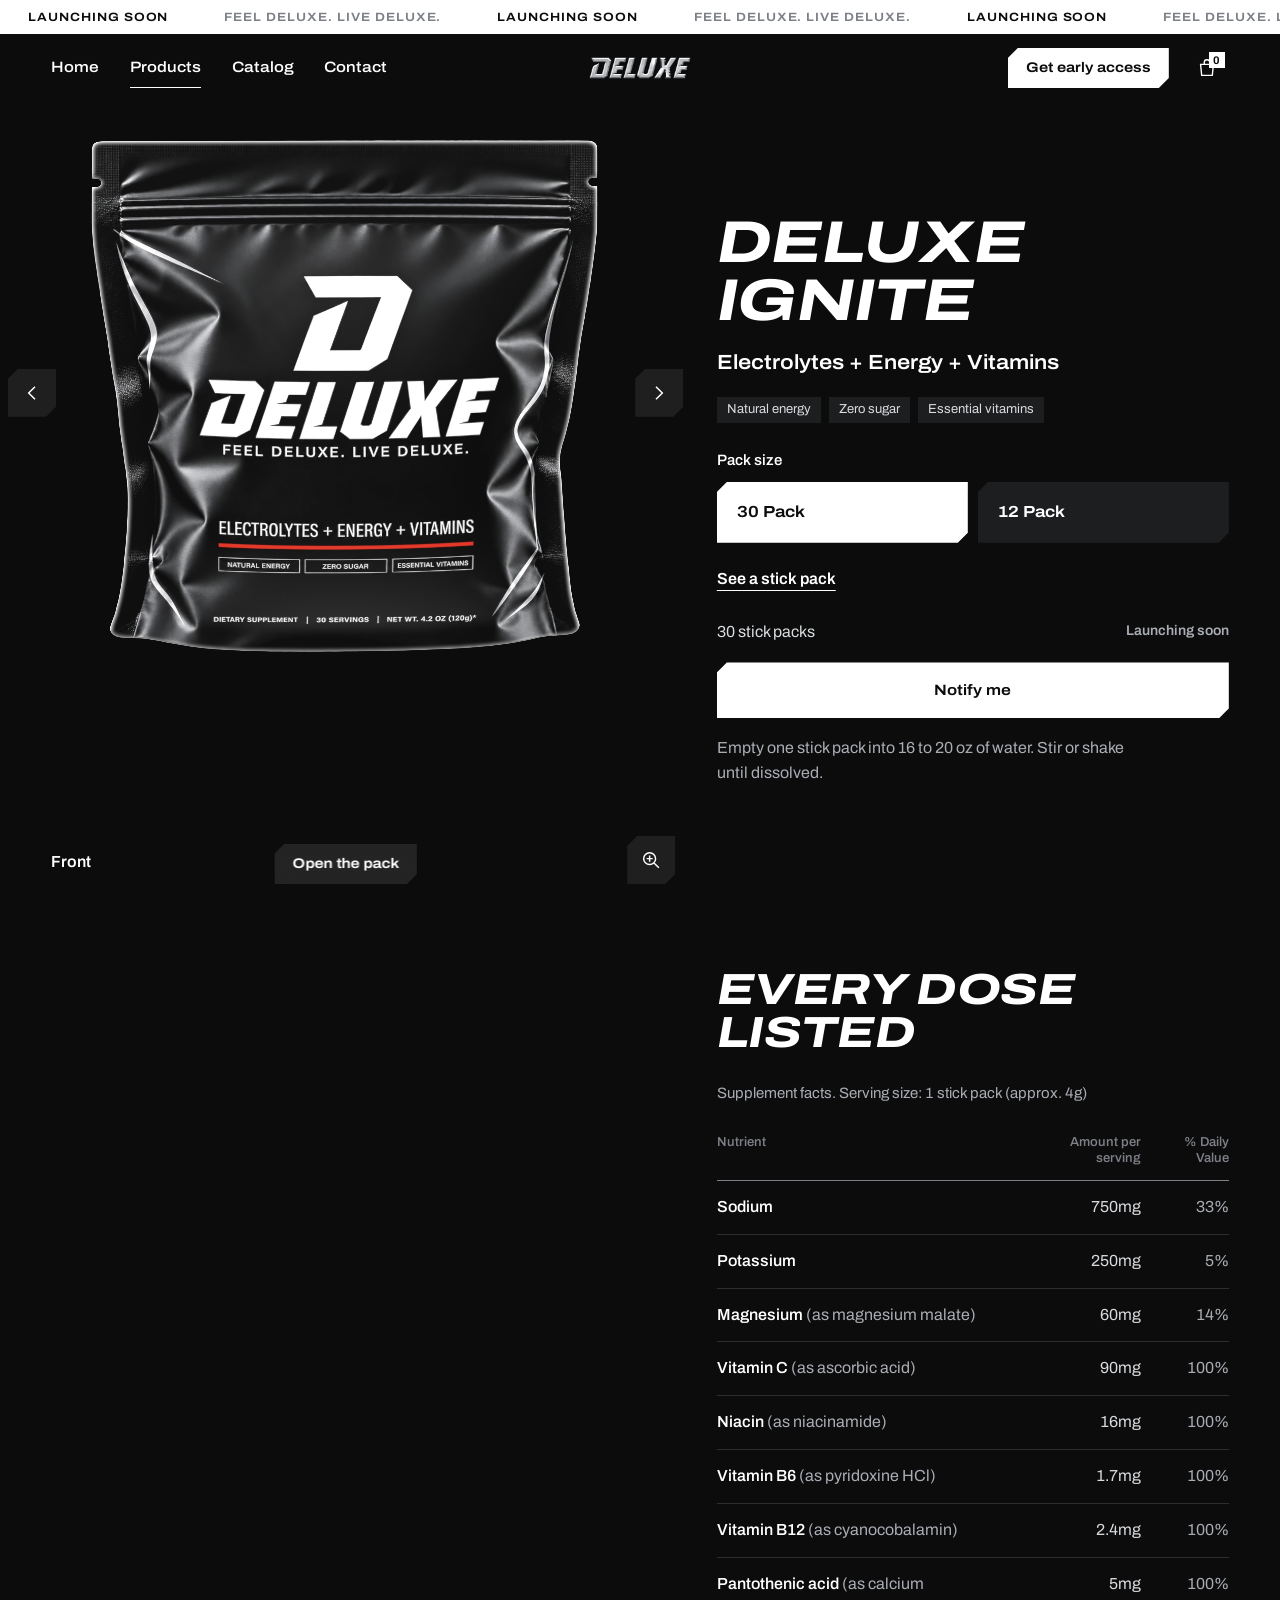
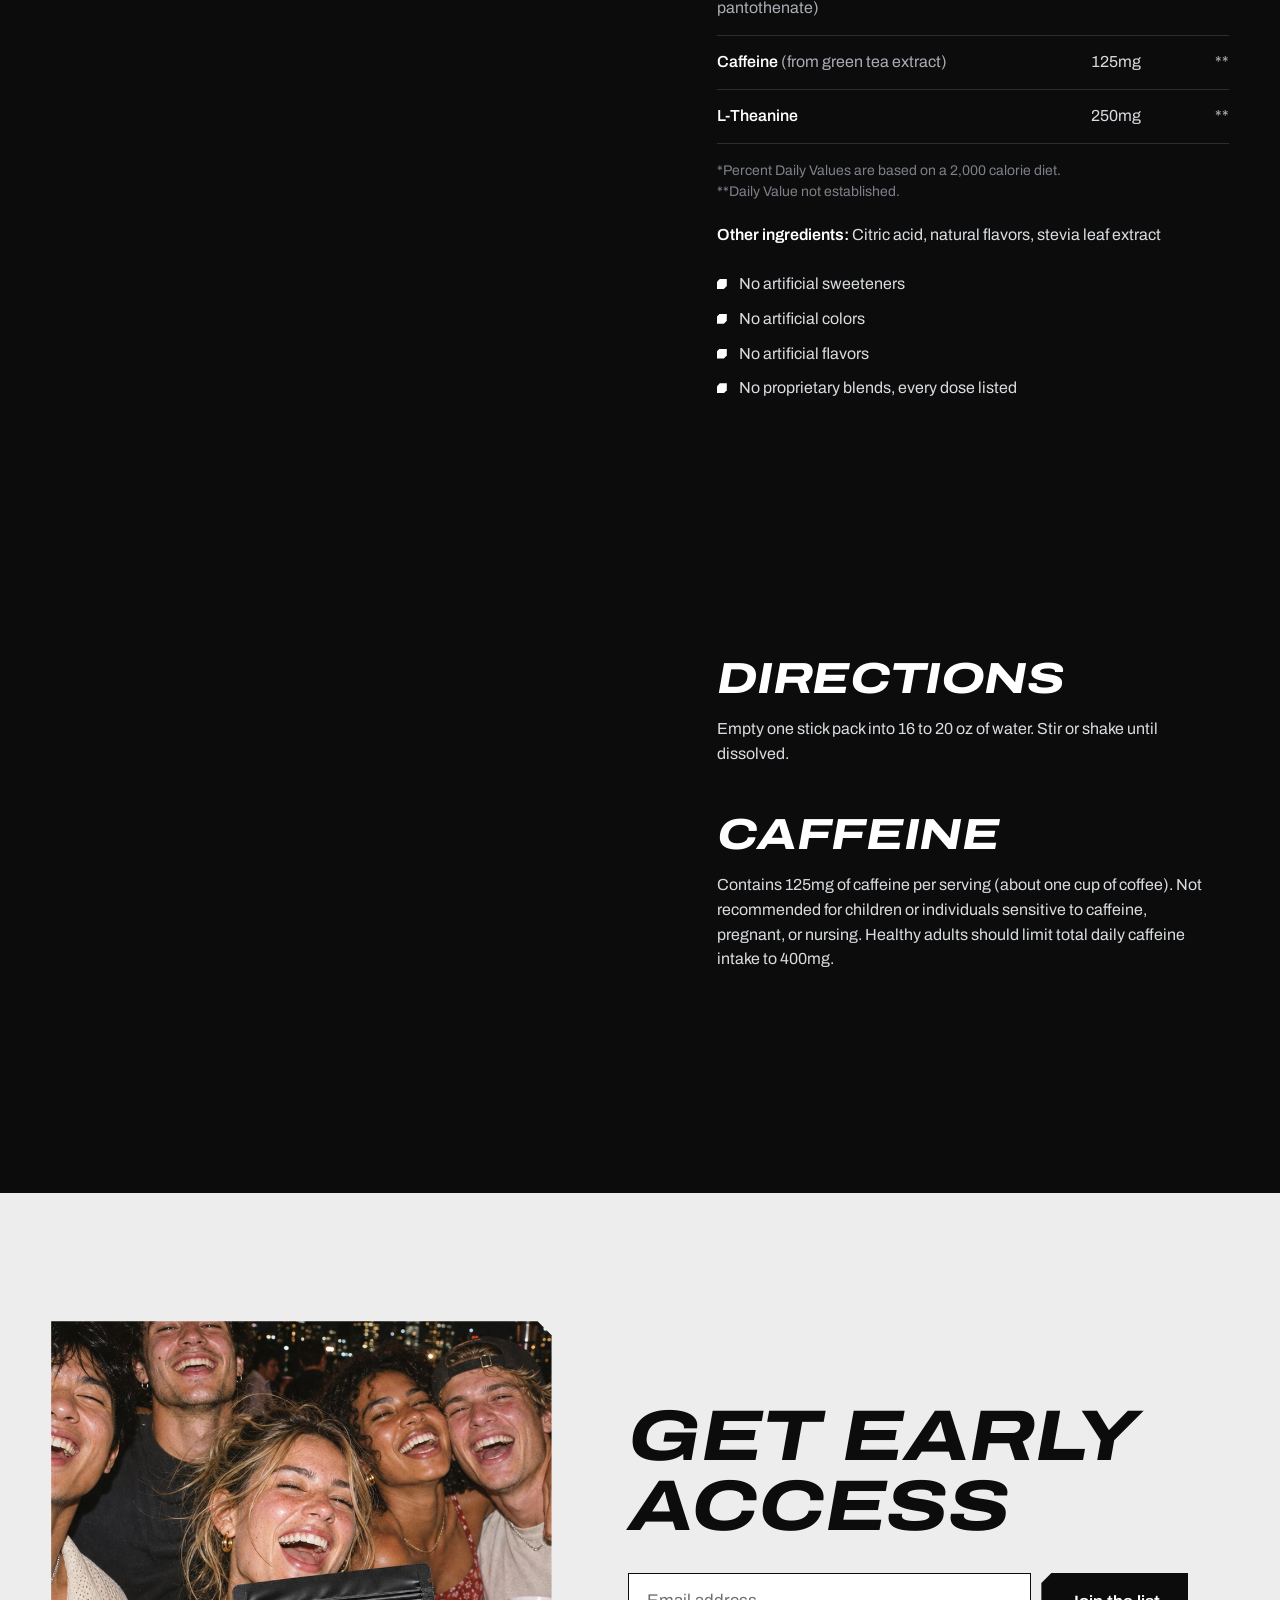
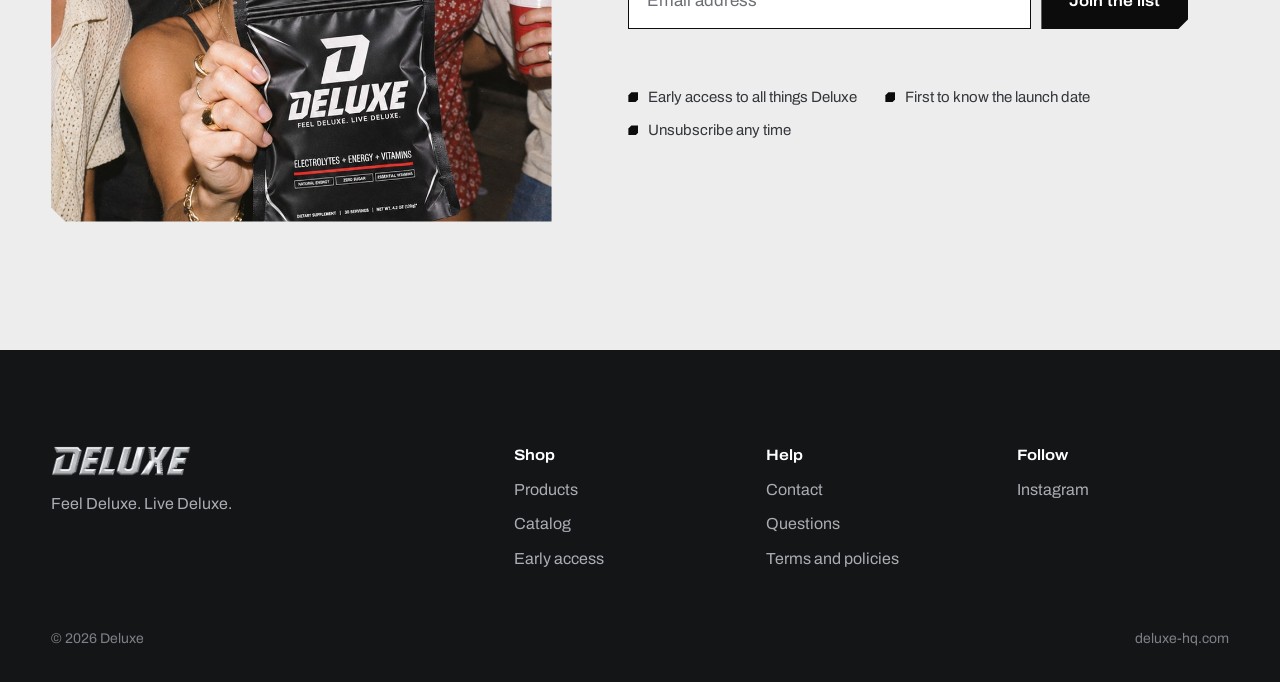
==== commit b88f596c: "Product page: pack no longer turns with scroll, magnifier, open the pack, stick back lies flat Co-Au" ====
--- a/products.html
+++ b/products.html
@@ -117,6 +117,30 @@
         const v = { front: `assets/img/${item.front}`, back: `assets/img/${item.back}`, label: item.name, shape };
         if (stage.showroom) stage.showroom.set(v); else Object.assign(stage.dataset, v);
       };
+      // "Open the pack": the pack spins once with a burst of powder, and what is in one stick appears on the stage.
+      // Every figure comes from the label data above; nothing here is typed by hand.
+      const inside = [
+        ...I.facts.filter(([n]) => /^(Sodium|Potassium|Magnesium|Caffeine|L-Theanine)/.test(n))
+          .map(([n, amount]) => [amount, n.replace(/ \(.*\)$/, '').replace('L-Theanine', 'L-theanine').toLowerCase().replace('l-theanine', 'L-theanine')]),
+        ['100% DV', 'vitamin C and four B vitamins'],
+      ];
+      console.assert(inside.length === 6, 'expected six items for the open pack list');
+      stage.addEventListener('showroom:mount', () => {
+        const pin = stage.querySelector('.showroom__pin');
+        pin.insertAdjacentHTML('beforeend', `
+          <ul class="inside" data-inside aria-label="In one stick" hidden>${inside.map(([a, n]) => `<li><b>${esc(a)}</b>${esc(n)}</li>`).join('')}</ul>
+          <button class="btn btn--ghost btn--sm pdp__open" type="button" data-open-pack aria-expanded="false">Open the pack</button>`);
+        const list = pin.querySelector('[data-inside]');
+        const openBtn = pin.querySelector('[data-open-pack]');
+        openBtn.addEventListener('click', () => {
+          const opening = list.hidden;
+          if (opening) stage.showroom.open();
+          list.hidden = !opening;
+          openBtn.setAttribute('aria-expanded', String(opening));
+          openBtn.textContent = opening ? 'Close the pack' : 'Open the pack';
+        });
+      });
+
       const stickBtn = $('[data-stick-toggle]');
       let pack = products[0];
       let showingStick = false;
--- a/assets/css/showroom.css
+++ b/assets/css/showroom.css
@@ -73,3 +73,31 @@
 .showroom__side { color: var(--white, #fff); font-weight: 600; }
 .showroom--card .showroom__label { display: none; } /* the card names the product itself */
 .showroom--feature .showroom__meta { left: var(--gutter, 24px); top: 28px; font-size: 1rem; }
+
+/* the flat fallback lays the stick on its side when its back shows, as the 3D pack does: the back label runs along its length */
+.showroom[data-shape="stick"][data-facing="Back"] .showroom__flat { rotate: 90deg; }
+/* lying flat it is wide: the arrows step out to the stage edges so they never sit on the label */
+.showroom__arrow { transition: left .35s, right .35s, background-color .2s, color .2s; }
+.showroom--feature[data-shape="stick"][data-facing="Back"] .showroom__arrow--prev { left: 8px; }
+.showroom--feature[data-shape="stick"][data-facing="Back"] .showroom__arrow--next { right: 8px; }
+
+/* magnifier: a button on the stage, and a lens that follows the pointer */
+.showroom__zoom {
+  --cut: 10px;
+  position: absolute; right: 16px; bottom: 16px; z-index: 1;
+  display: grid; place-items: center; width: 48px; height: 48px; padding: 0; border: 0; cursor: pointer;
+  background: rgba(255, 255, 255, .08); color: var(--white, #fff);
+  clip-path: polygon(var(--cut) 0, 100% 0, 100% calc(100% - var(--cut)), calc(100% - var(--cut)) 100%, 0 100%, 0 var(--cut));
+  transition: background-color .2s, color .2s;
+}
+.showroom__zoom svg { width: 22px; height: 22px; fill: none; stroke: currentColor; stroke-width: 1.6; stroke-linecap: square; }
+.showroom__zoom:hover, .showroom__zoom[aria-pressed="true"] { background: var(--white, #fff); color: var(--ink, #0c0c0d); }
+.showroom__zoom:focus-visible { outline: none; box-shadow: inset 0 0 0 2px var(--white, #fff); }
+.showroom__zoom[aria-pressed="true"]:focus-visible, .showroom__zoom:hover:focus-visible { box-shadow: inset 0 0 0 2px var(--ink, #0c0c0d), inset 0 0 0 4px var(--white, #fff); }
+.showroom--card .showroom__zoom { display: none; } /* cards are too small to inspect: the product page has the magnifier */
+.showroom__lens { /* lives on <body>, above the fixed header, so nothing covers or clips it */
+  position: fixed; z-index: 45; width: 250px; height: 250px; pointer-events: none;
+  clip-path: polygon(22px 0, 100% 0, 100% calc(100% - 22px), calc(100% - 22px) 100%, 0 100%, 0 22px);
+}
+.showroom.is-zooming .showroom__stage { cursor: crosshair; touch-action: none; }
+.showroom__burst { position: absolute; inset: 0; z-index: 1; width: 100%; height: 100%; pointer-events: none; }
--- a/assets/css/products.css
+++ b/assets/css/products.css
@@ -82,11 +82,35 @@
 .use p { margin-top: 16px; max-width: 54ch; color: var(--chrome); }
 
 /* ---------- product page showroom: the pack pinned on black beside the details ----------
-   The left cell is as tall as the right column, and that height is the scroll track that turns the pack. */
+   The pack stays in view while the details scroll past. Scrolling does NOT turn it (the client found
+   that "weird to have them attached"): it turns by drag, the arrows, and the controls on the stage. */
 .pdp { display: grid; grid-template-columns: minmax(0, 54fr) minmax(0, 46fr); background: var(--ink); }
 .pdp__stage { position: relative; }
 .pdp__stage .showroom { --showroom-track: 100%; height: 100%; }
-.pdp .showroom__meta { top: auto; bottom: 28px; } /* the fixed header sits over the top of the stage */
+.pdp .showroom__meta { top: auto; bottom: 30px; } /* the fixed header sits over the top of the stage */
+.pdp .showroom__label { display: none; }           /* the page heading already names the product */
+
+/* "Open the pack": the button on the stage, and what is in one stick */
+.pdp__open { position: absolute; left: 50%; bottom: 16px; z-index: 1; translate: -50% 0; }
+.inside {
+  position: absolute; z-index: 1; left: clamp(16px, 5%, 56px); right: clamp(16px, 5%, 56px); bottom: 84px;
+  display: grid; grid-template-columns: repeat(3, minmax(0, 1fr)); gap: 8px; pointer-events: none;
+}
+.inside[hidden] { display: none; }
+.inside li {
+  padding: 12px 14px; background: rgba(29, 30, 32, .86); color: var(--chrome);
+  font-size: .9375rem; line-height: 1.25;
+  animation: inside-in .5s var(--ease) backwards;
+}
+.inside li b { display: block; margin-bottom: 2px; font-stretch: 125%; font-weight: 300; font-size: 1.6rem; line-height: 1.05; color: var(--white); }
+.inside li:nth-child(1) { animation-delay: .55s; }
+.inside li:nth-child(2) { animation-delay: .63s; }
+.inside li:nth-child(3) { animation-delay: .71s; }
+.inside li:nth-child(4) { animation-delay: .79s; }
+.inside li:nth-child(5) { animation-delay: .87s; }
+.inside li:nth-child(6) { animation-delay: .95s; }
+@keyframes inside-in { from { opacity: 0; translate: 0 14px; } }
+@media (prefers-reduced-motion: reduce) { .inside li { animation: none; } }
 .pdp__body {
   display: grid; gap: clamp(72px, 14vh, 150px);
   padding: calc(var(--announce-h) + var(--bar-h) + clamp(40px, 7vh, 88px)) var(--gutter) clamp(72px, 10vh, 130px) clamp(8px, 2vw, 32px);
@@ -98,7 +122,13 @@
 .pdp__block.use h2 { margin-bottom: 0; }
 @media (max-width: 860px) {
   .pdp { grid-template-columns: minmax(0, 1fr); }
-  .pdp__stage .showroom { --showroom-track: 180svh; height: var(--showroom-track); }
+  /* phones: the stage is a normal block at the top of the page, not pinned and with no scroll track */
+  .pdp__stage .showroom { --showroom-track: 86svh; height: 86svh; }
+  .pdp__stage .showroom__pin { position: relative; top: 0; height: 100%; }
   .pdp__body { gap: 72px; padding: 40px var(--gutter) 72px; }
   .pdp__block, .pdp__block.buy__body { min-height: 0; }
+  /* three across keeps the list two rows tall, clear of the pack above it */
+  .inside { gap: 6px; bottom: 74px; left: 12px; right: 12px; }
+  .inside li { padding: 8px 9px; font-size: .75rem; }
+  .inside li b { font-size: 1.1rem; }
 }
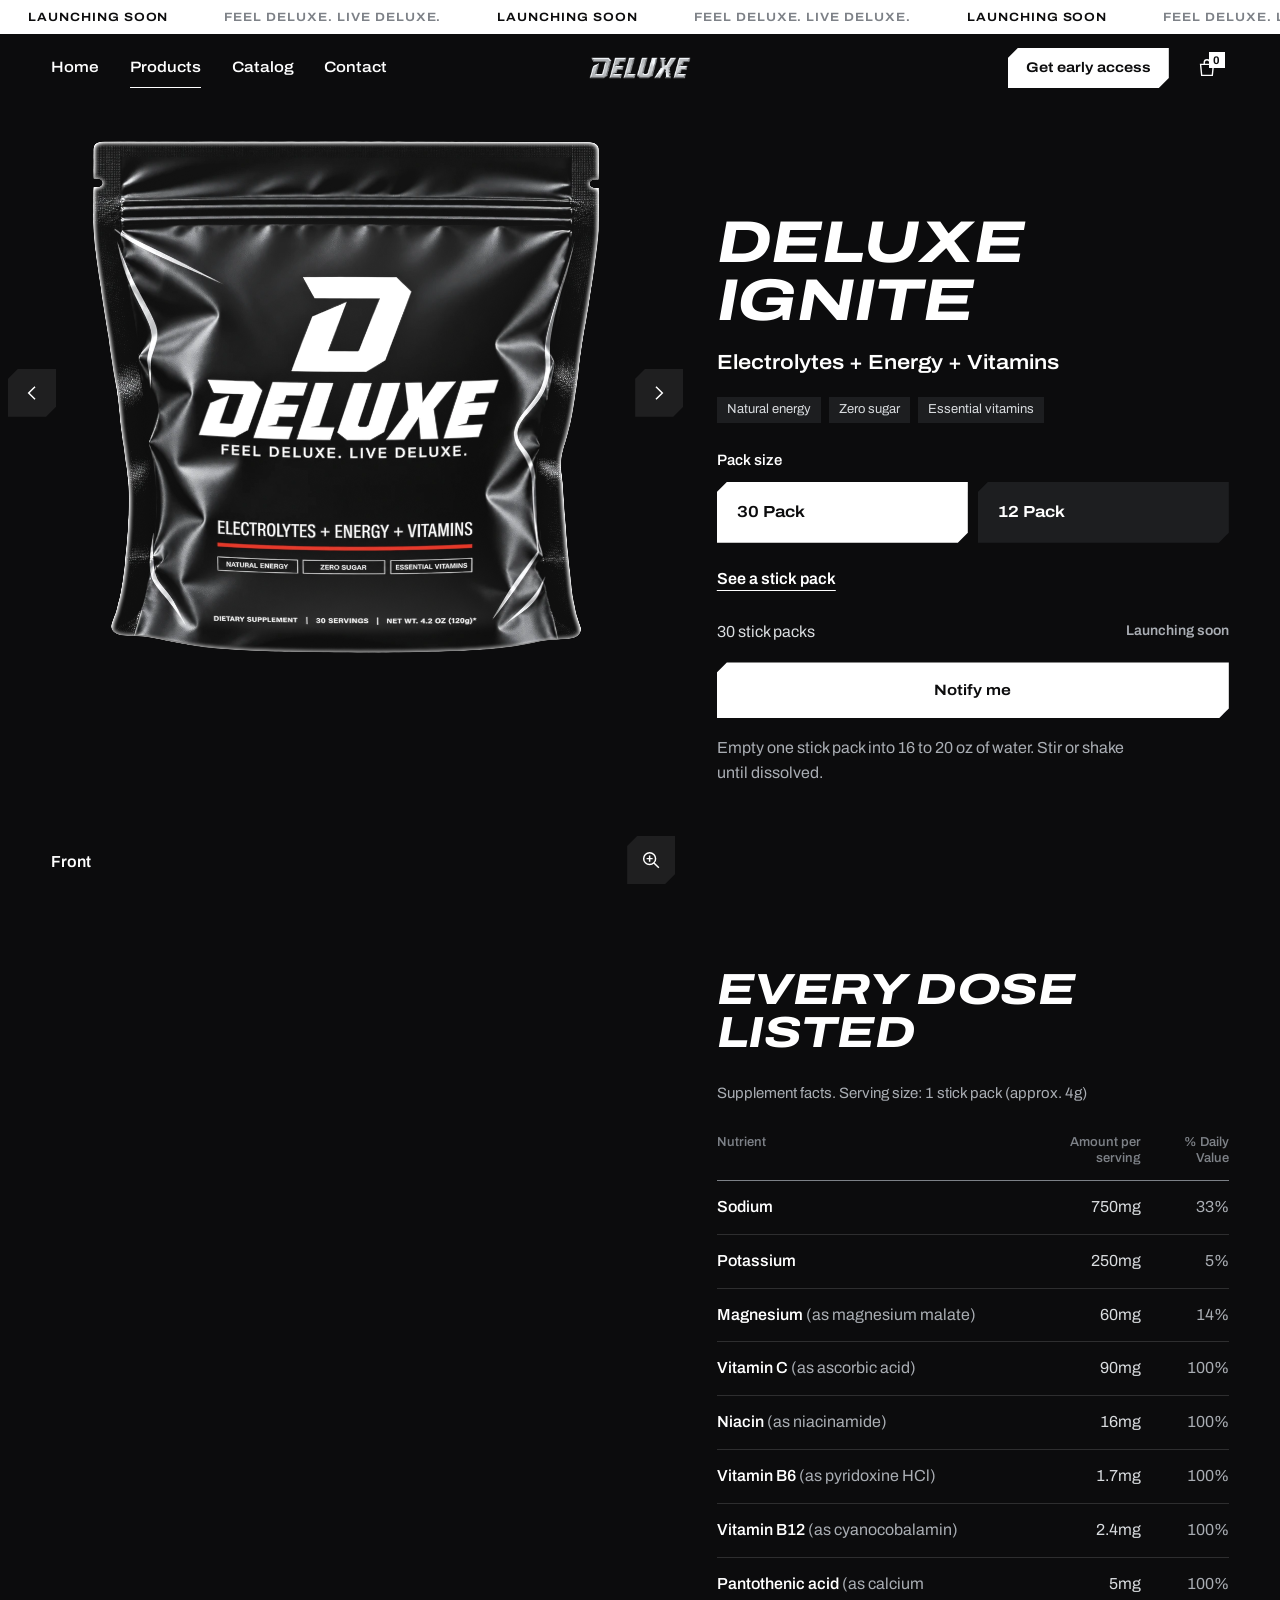
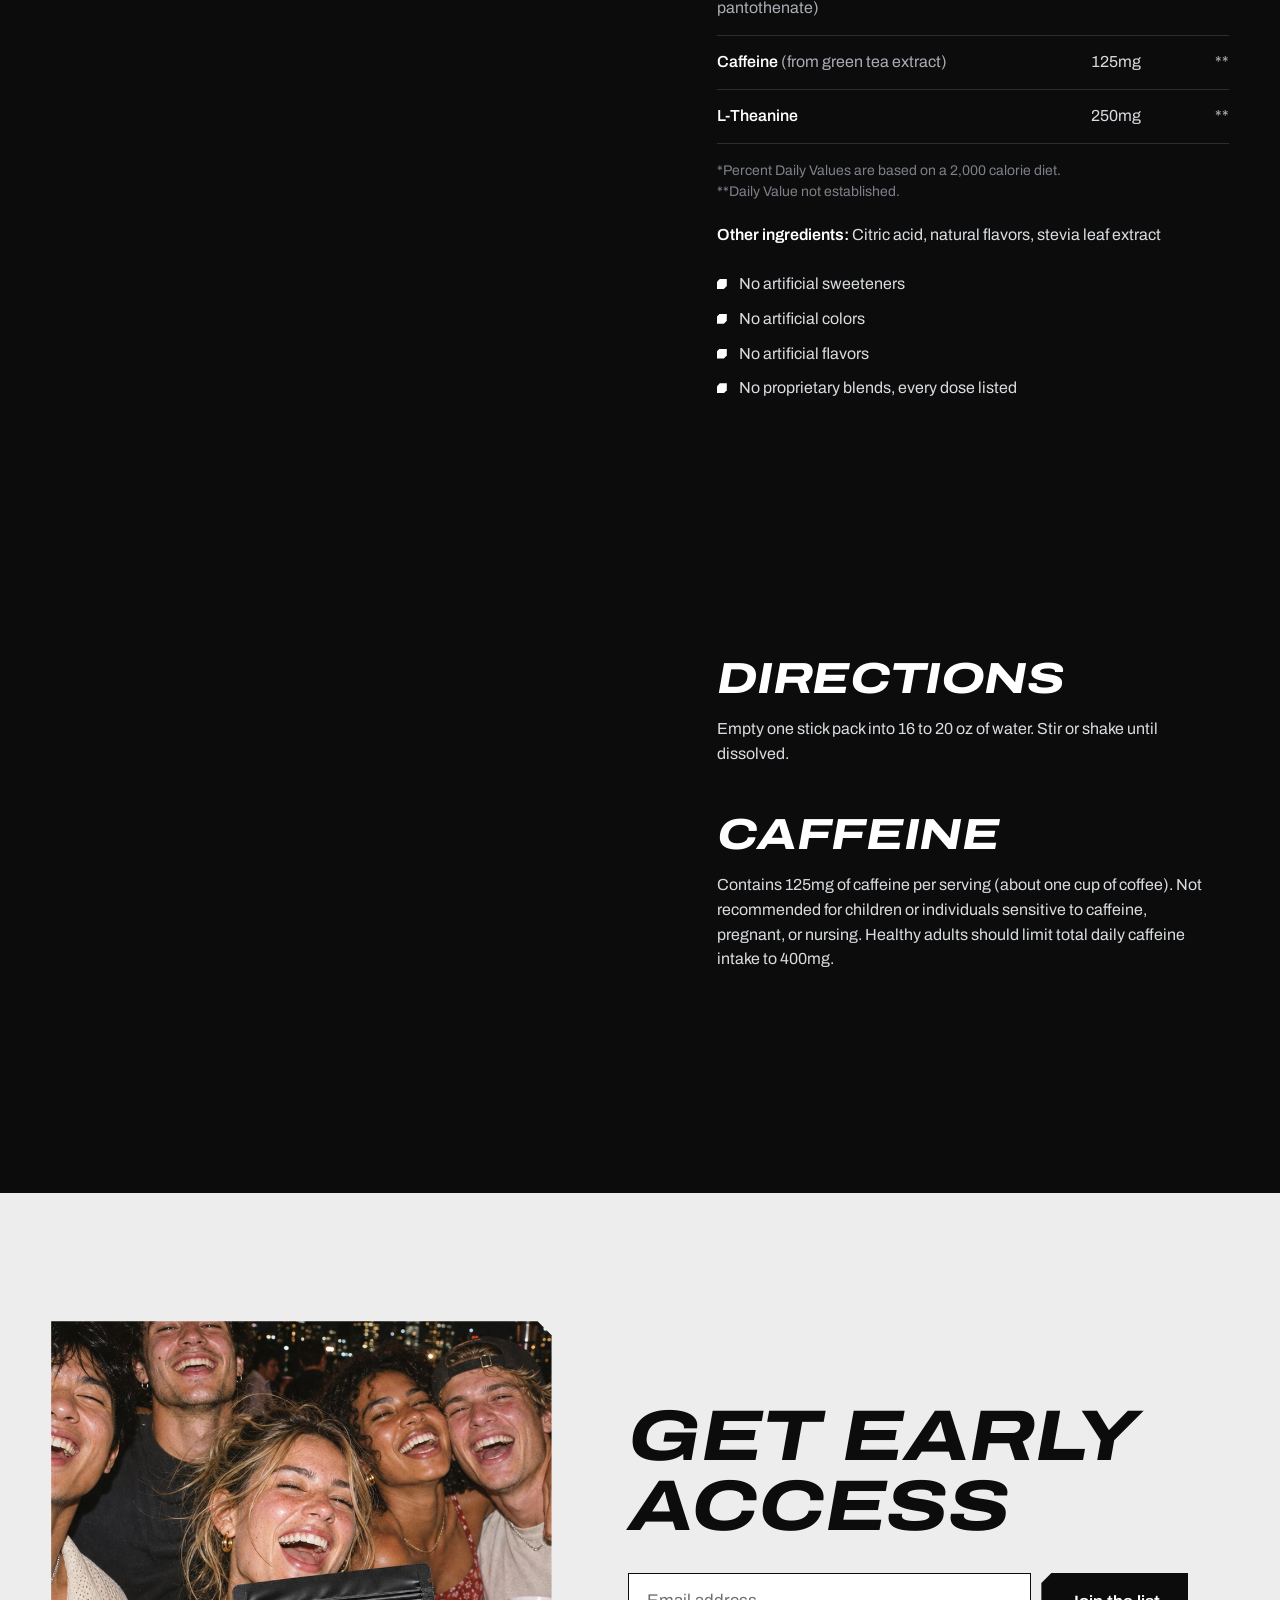
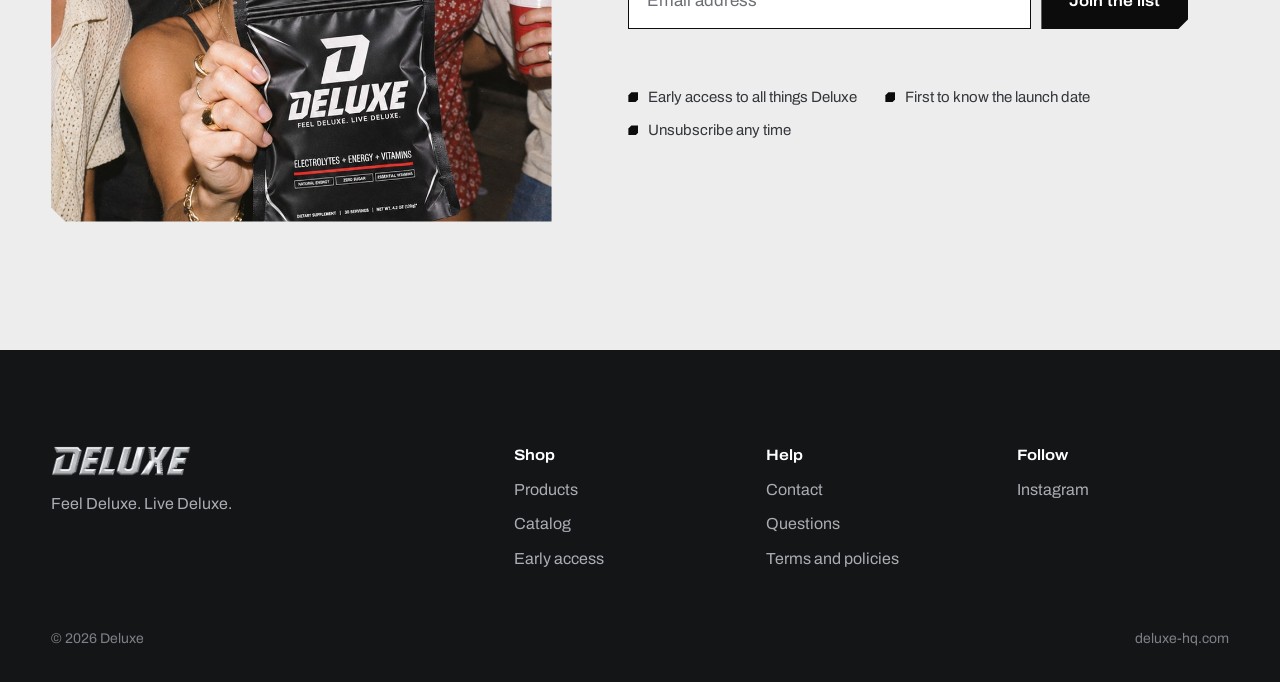
==== commit 4261385e: "Product page: remove the Open the pack control for now Co-Authored-By: claude-flow <ruv@ruv.net>" ====
--- a/products.html
+++ b/products.html
@@ -117,30 +117,6 @@
         const v = { front: `assets/img/${item.front}`, back: `assets/img/${item.back}`, label: item.name, shape };
         if (stage.showroom) stage.showroom.set(v); else Object.assign(stage.dataset, v);
       };
-      // "Open the pack": the pack spins once with a burst of powder, and what is in one stick appears on the stage.
-      // Every figure comes from the label data above; nothing here is typed by hand.
-      const inside = [
-        ...I.facts.filter(([n]) => /^(Sodium|Potassium|Magnesium|Caffeine|L-Theanine)/.test(n))
-          .map(([n, amount]) => [amount, n.replace(/ \(.*\)$/, '').replace('L-Theanine', 'L-theanine').toLowerCase().replace('l-theanine', 'L-theanine')]),
-        ['100% DV', 'vitamin C and four B vitamins'],
-      ];
-      console.assert(inside.length === 6, 'expected six items for the open pack list');
-      stage.addEventListener('showroom:mount', () => {
-        const pin = stage.querySelector('.showroom__pin');
-        pin.insertAdjacentHTML('beforeend', `
-          <ul class="inside" data-inside aria-label="In one stick" hidden>${inside.map(([a, n]) => `<li><b>${esc(a)}</b>${esc(n)}</li>`).join('')}</ul>
-          <button class="btn btn--ghost btn--sm pdp__open" type="button" data-open-pack aria-expanded="false">Open the pack</button>`);
-        const list = pin.querySelector('[data-inside]');
-        const openBtn = pin.querySelector('[data-open-pack]');
-        openBtn.addEventListener('click', () => {
-          const opening = list.hidden;
-          if (opening) stage.showroom.open();
-          list.hidden = !opening;
-          openBtn.setAttribute('aria-expanded', String(opening));
-          openBtn.textContent = opening ? 'Close the pack' : 'Open the pack';
-        });
-      });
-
       const stickBtn = $('[data-stick-toggle]');
       let pack = products[0];
       let showingStick = false;
--- a/assets/css/showroom.css
+++ b/assets/css/showroom.css
@@ -99,5 +99,4 @@
   position: fixed; z-index: 45; width: 250px; height: 250px; pointer-events: none;
   clip-path: polygon(22px 0, 100% 0, 100% calc(100% - 22px), calc(100% - 22px) 100%, 0 100%, 0 22px);
 }
-.showroom.is-zooming .showroom__stage { cursor: crosshair; touch-action: none; }
-.showroom__burst { position: absolute; inset: 0; z-index: 1; width: 100%; height: 100%; pointer-events: none; }
+.showroom.is-zooming .showroom__stage { cursor: crosshair; touch-action: none; }
--- a/assets/css/products.css
+++ b/assets/css/products.css
@@ -90,27 +90,6 @@
 .pdp .showroom__meta { top: auto; bottom: 30px; } /* the fixed header sits over the top of the stage */
 .pdp .showroom__label { display: none; }           /* the page heading already names the product */
 
-/* "Open the pack": the button on the stage, and what is in one stick */
-.pdp__open { position: absolute; left: 50%; bottom: 16px; z-index: 1; translate: -50% 0; }
-.inside {
-  position: absolute; z-index: 1; left: clamp(16px, 5%, 56px); right: clamp(16px, 5%, 56px); bottom: 84px;
-  display: grid; grid-template-columns: repeat(3, minmax(0, 1fr)); gap: 8px; pointer-events: none;
-}
-.inside[hidden] { display: none; }
-.inside li {
-  padding: 12px 14px; background: rgba(29, 30, 32, .86); color: var(--chrome);
-  font-size: .9375rem; line-height: 1.25;
-  animation: inside-in .5s var(--ease) backwards;
-}
-.inside li b { display: block; margin-bottom: 2px; font-stretch: 125%; font-weight: 300; font-size: 1.6rem; line-height: 1.05; color: var(--white); }
-.inside li:nth-child(1) { animation-delay: .55s; }
-.inside li:nth-child(2) { animation-delay: .63s; }
-.inside li:nth-child(3) { animation-delay: .71s; }
-.inside li:nth-child(4) { animation-delay: .79s; }
-.inside li:nth-child(5) { animation-delay: .87s; }
-.inside li:nth-child(6) { animation-delay: .95s; }
-@keyframes inside-in { from { opacity: 0; translate: 0 14px; } }
-@media (prefers-reduced-motion: reduce) { .inside li { animation: none; } }
 .pdp__body {
   display: grid; gap: clamp(72px, 14vh, 150px);
   padding: calc(var(--announce-h) + var(--bar-h) + clamp(40px, 7vh, 88px)) var(--gutter) clamp(72px, 10vh, 130px) clamp(8px, 2vw, 32px);
@@ -127,8 +106,4 @@
   .pdp__stage .showroom__pin { position: relative; top: 0; height: 100%; }
   .pdp__body { gap: 72px; padding: 40px var(--gutter) 72px; }
   .pdp__block, .pdp__block.buy__body { min-height: 0; }
-  /* three across keeps the list two rows tall, clear of the pack above it */
-  .inside { gap: 6px; bottom: 74px; left: 12px; right: 12px; }
-  .inside li { padding: 8px 9px; font-size: .75rem; }
-  .inside li b { font-size: 1.1rem; }
 }
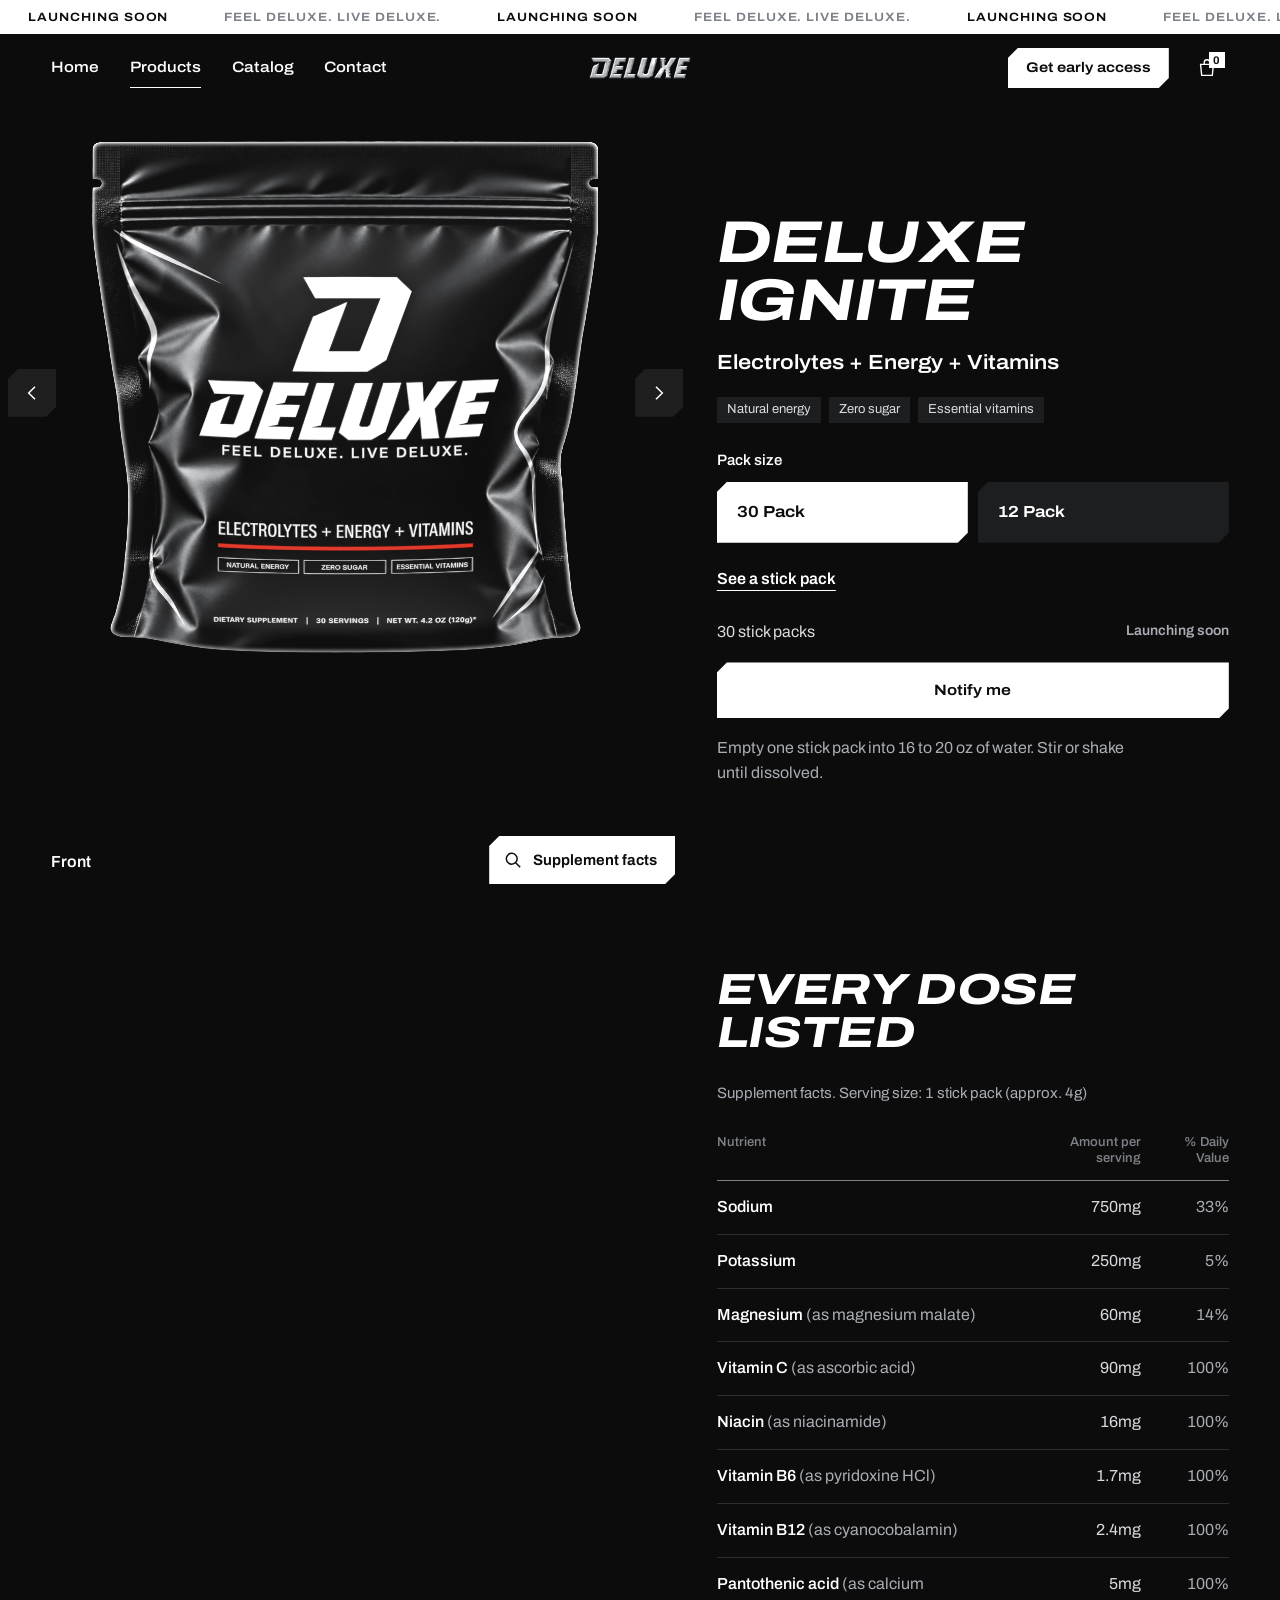
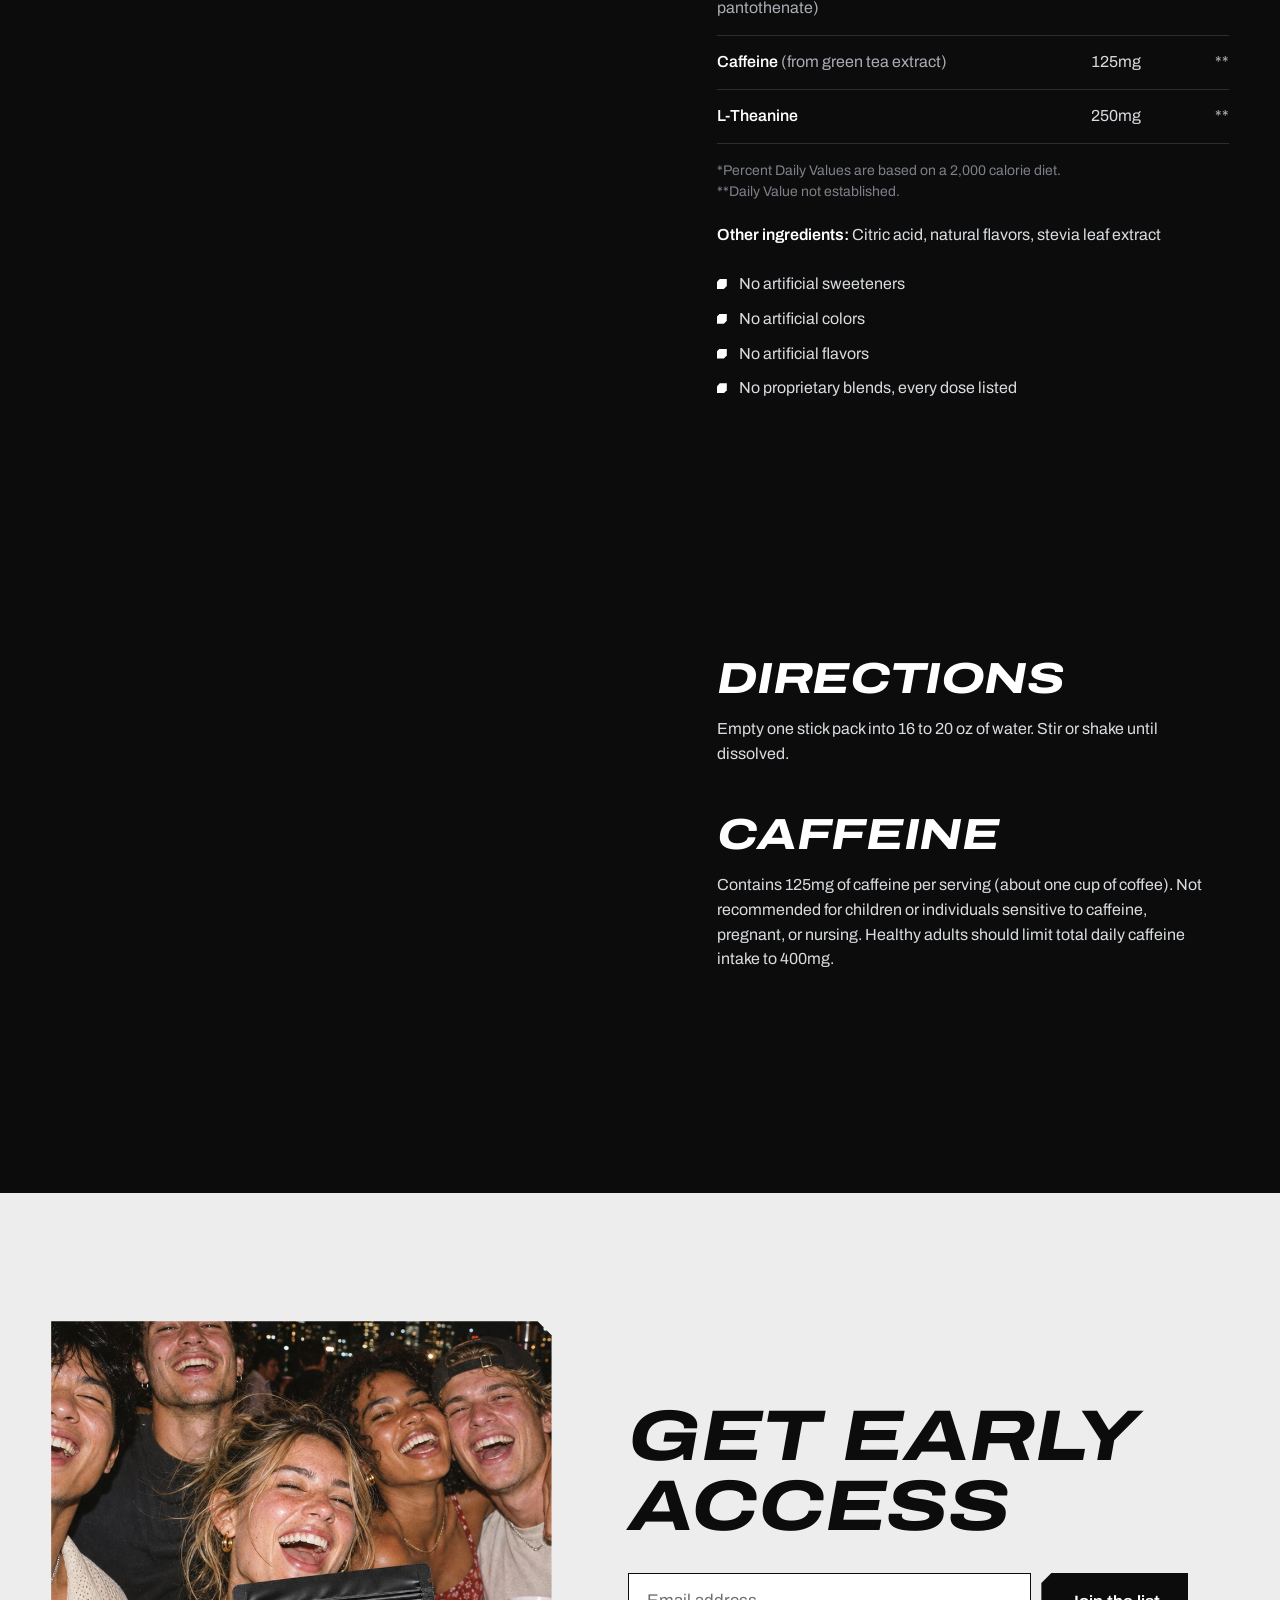
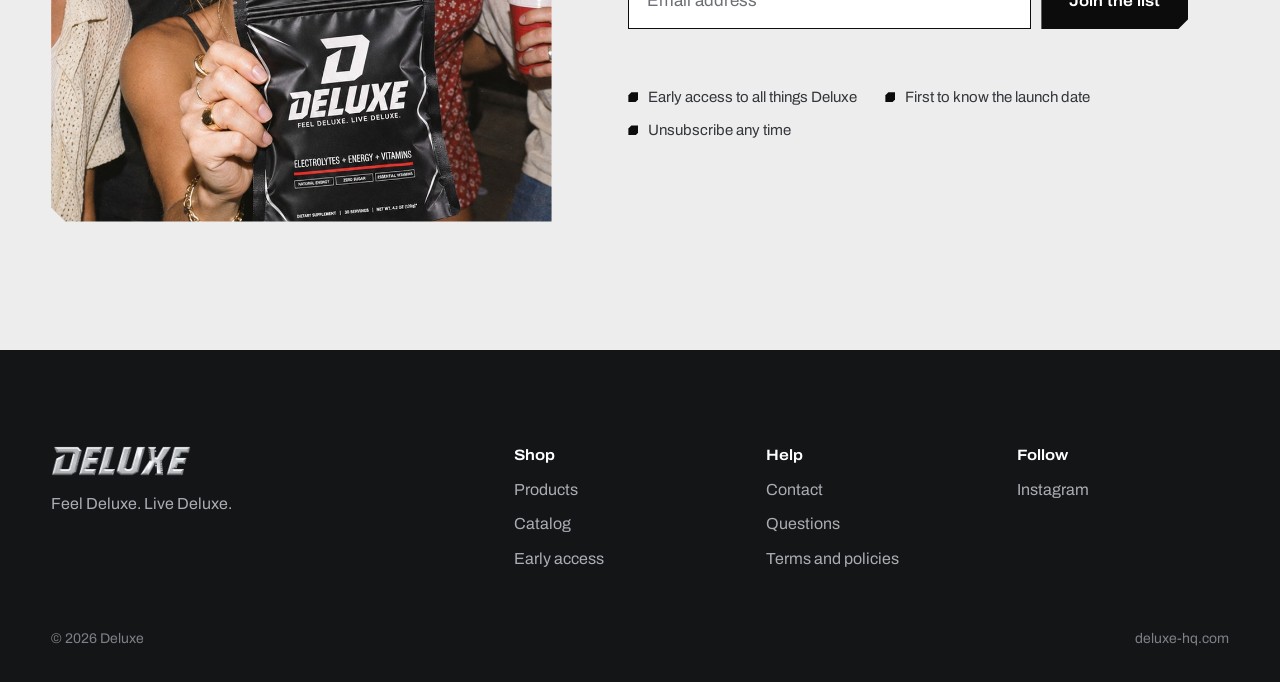
==== commit b5623662: "Product page: supplement facts open as a readable sheet from the stage (replaces the zoom lens) Co-A" ====
--- a/products.html
+++ b/products.html
@@ -26,7 +26,7 @@
       <div class="pdp__stage">
         <div class="showroom" id="product-showroom" data-showroom data-shape="pouch" data-layout="feature"
              data-front="assets/img/cut/pack-30-front.webp" data-back="assets/img/cut/pack-30-back.webp"
-             data-label="Deluxe 30 Pack"></div>
+             data-label="Deluxe 30 Pack" data-inspect="Supplement facts"></div>
       </div>
 
       <div class="pdp__body">
@@ -79,6 +79,14 @@
         </div>
       </div>
     </section>
+
+    <!-- The stage's "Supplement facts" button opens the facts block above as a sheet: real text, large, one tap. -->
+    <dialog class="facts-sheet" id="facts-sheet" aria-label="Supplement facts">
+      <button class="facts-sheet__close" type="button" data-close aria-label="Close">
+        <svg viewBox="0 0 24 24" aria-hidden="true"><path d="M6 6l12 12M18 6L6 18"/></svg>
+      </button>
+      <div class="facts-sheet__body" data-facts-copy></div>
+    </dialog>
   </main>
 
   <div data-include="signup"></div>
@@ -117,6 +125,17 @@
         const v = { front: `assets/img/${item.front}`, back: `assets/img/${item.back}`, label: item.name, shape };
         if (stage.showroom) stage.showroom.set(v); else Object.assign(stage.dataset, v);
       };
+      // "Supplement facts" on the stage: the facts block already on this page, shown as a sheet. A copy, so the
+      // figures still come from one place; ids are dropped from the copy so none is on the page twice.
+      const sheet = $('#facts-sheet');
+      stage.addEventListener('showroom:inspect', () => {
+        const copy = $('#facts').cloneNode(true);
+        copy.querySelectorAll('[id], [aria-labelledby]').forEach((n) => { n.removeAttribute('id'); n.removeAttribute('aria-labelledby'); });
+        $('[data-facts-copy]').replaceChildren(...copy.childNodes);
+        sheet.showModal();
+      });
+      sheet.addEventListener('click', (e) => { if (e.target === sheet || e.target.closest('[data-close]')) sheet.close(); }); // the backdrop or the close button
+
       const stickBtn = $('[data-stick-toggle]');
       let pack = products[0];
       let showingStick = false;
--- a/assets/css/showroom.css
+++ b/assets/css/showroom.css
@@ -81,22 +81,17 @@
 .showroom--feature[data-shape="stick"][data-facing="Back"] .showroom__arrow--prev { left: 8px; }
 .showroom--feature[data-shape="stick"][data-facing="Back"] .showroom__arrow--next { right: 8px; }
 
-/* magnifier: a button on the stage, and a lens that follows the pointer */
-.showroom__zoom {
+/* inspect: a labelled button on the stage; the page decides what it opens (the product page: the supplement facts) */
+.showroom__inspect {
   --cut: 10px;
   position: absolute; right: 16px; bottom: 16px; z-index: 1;
-  display: grid; place-items: center; width: 48px; height: 48px; padding: 0; border: 0; cursor: pointer;
-  background: rgba(255, 255, 255, .08); color: var(--white, #fff);
+  display: inline-flex; align-items: center; gap: 10px; min-height: 48px; padding: 0 18px 0 14px; border: 0; cursor: pointer;
+  background: var(--white, #fff); color: var(--ink, #0c0c0d);
+  font: inherit; font-size: .9375rem; font-weight: 650; line-height: 1;
   clip-path: polygon(var(--cut) 0, 100% 0, 100% calc(100% - var(--cut)), calc(100% - var(--cut)) 100%, 0 100%, 0 var(--cut));
-  transition: background-color .2s, color .2s;
+  transition: background-color .2s;
 }
-.showroom__zoom svg { width: 22px; height: 22px; fill: none; stroke: currentColor; stroke-width: 1.6; stroke-linecap: square; }
-.showroom__zoom:hover, .showroom__zoom[aria-pressed="true"] { background: var(--white, #fff); color: var(--ink, #0c0c0d); }
-.showroom__zoom:focus-visible { outline: none; box-shadow: inset 0 0 0 2px var(--white, #fff); }
-.showroom__zoom[aria-pressed="true"]:focus-visible, .showroom__zoom:hover:focus-visible { box-shadow: inset 0 0 0 2px var(--ink, #0c0c0d), inset 0 0 0 4px var(--white, #fff); }
-.showroom--card .showroom__zoom { display: none; } /* cards are too small to inspect: the product page has the magnifier */
-.showroom__lens { /* lives on <body>, above the fixed header, so nothing covers or clips it */
-  position: fixed; z-index: 45; width: 250px; height: 250px; pointer-events: none;
-  clip-path: polygon(22px 0, 100% 0, 100% calc(100% - 22px), calc(100% - 22px) 100%, 0 100%, 0 22px);
-}
-.showroom.is-zooming .showroom__stage { cursor: crosshair; touch-action: none; }+.showroom__inspect[hidden] { display: none; }
+.showroom__inspect svg { width: 20px; height: 20px; fill: none; stroke: currentColor; stroke-width: 1.8; stroke-linecap: square; }
+.showroom__inspect:hover { background: var(--chrome, #d6d8db); }
+.showroom__inspect:focus-visible { outline: none; box-shadow: inset 0 0 0 2px var(--ink, #0c0c0d), inset 0 0 0 4px var(--white, #fff); }
--- a/assets/css/products.css
+++ b/assets/css/products.css
@@ -90,6 +90,32 @@
 .pdp .showroom__meta { top: auto; bottom: 30px; } /* the fixed header sits over the top of the stage */
 .pdp .showroom__label { display: none; }           /* the page heading already names the product */
 
+/* supplement facts as a sheet, opened from the button on the stage: real text, so it is sharp at any size */
+html:has(.facts-sheet[open]) { overflow: hidden; }
+.facts-sheet {
+  width: min(720px, calc(100vw - 24px)); max-width: none; max-height: min(92svh, 920px);
+  margin: auto; padding: 0; border: 0; overflow: auto; overscroll-behavior: contain;
+  background: var(--graphite); color: var(--chrome);
+}
+.facts-sheet::backdrop { background: rgba(12, 12, 13, .82); }
+.facts-sheet__close {
+  --cut: 10px;
+  position: sticky; top: 12px; z-index: 1; display: grid; place-items: center;
+  width: 48px; height: 48px; margin: 12px 12px -60px auto; padding: 0; border: 0; cursor: pointer;
+  background: var(--white); color: var(--ink);
+  clip-path: polygon(var(--cut) 0, 100% 0, 100% calc(100% - var(--cut)), calc(100% - var(--cut)) 100%, 0 100%, 0 var(--cut));
+}
+.facts-sheet__close svg { width: 20px; height: 20px; fill: none; stroke: currentColor; stroke-width: 2; stroke-linecap: square; }
+.facts-sheet__close:focus-visible { outline: none; box-shadow: inset 0 0 0 2px var(--ink), inset 0 0 0 4px var(--white); }
+.facts-sheet__body { padding: clamp(28px, 5vw, 52px); font-size: 1.125rem; }
+.facts-sheet__body h2 { margin: 0 64px 24px 0; font-size: clamp(1.9rem, 3.4vw, 2.75rem); }
+.facts-sheet .facts-table caption { font-size: 1.0625rem; }
+.facts-sheet .facts-table thead th { font-size: .9375rem; }
+.facts-sheet .facts-table th, .facts-sheet .facts-table td { padding-block: 16px; }
+@media (max-width: 860px) {
+  .facts-sheet { width: 100vw; max-height: 90svh; margin: auto 0 0; }
+  .facts-sheet__body { padding: 28px var(--gutter) 40px; font-size: 1.0625rem; }
+}
 .pdp__body {
   display: grid; gap: clamp(72px, 14vh, 150px);
   padding: calc(var(--announce-h) + var(--bar-h) + clamp(40px, 7vh, 88px)) var(--gutter) clamp(72px, 10vh, 130px) clamp(8px, 2vw, 32px);
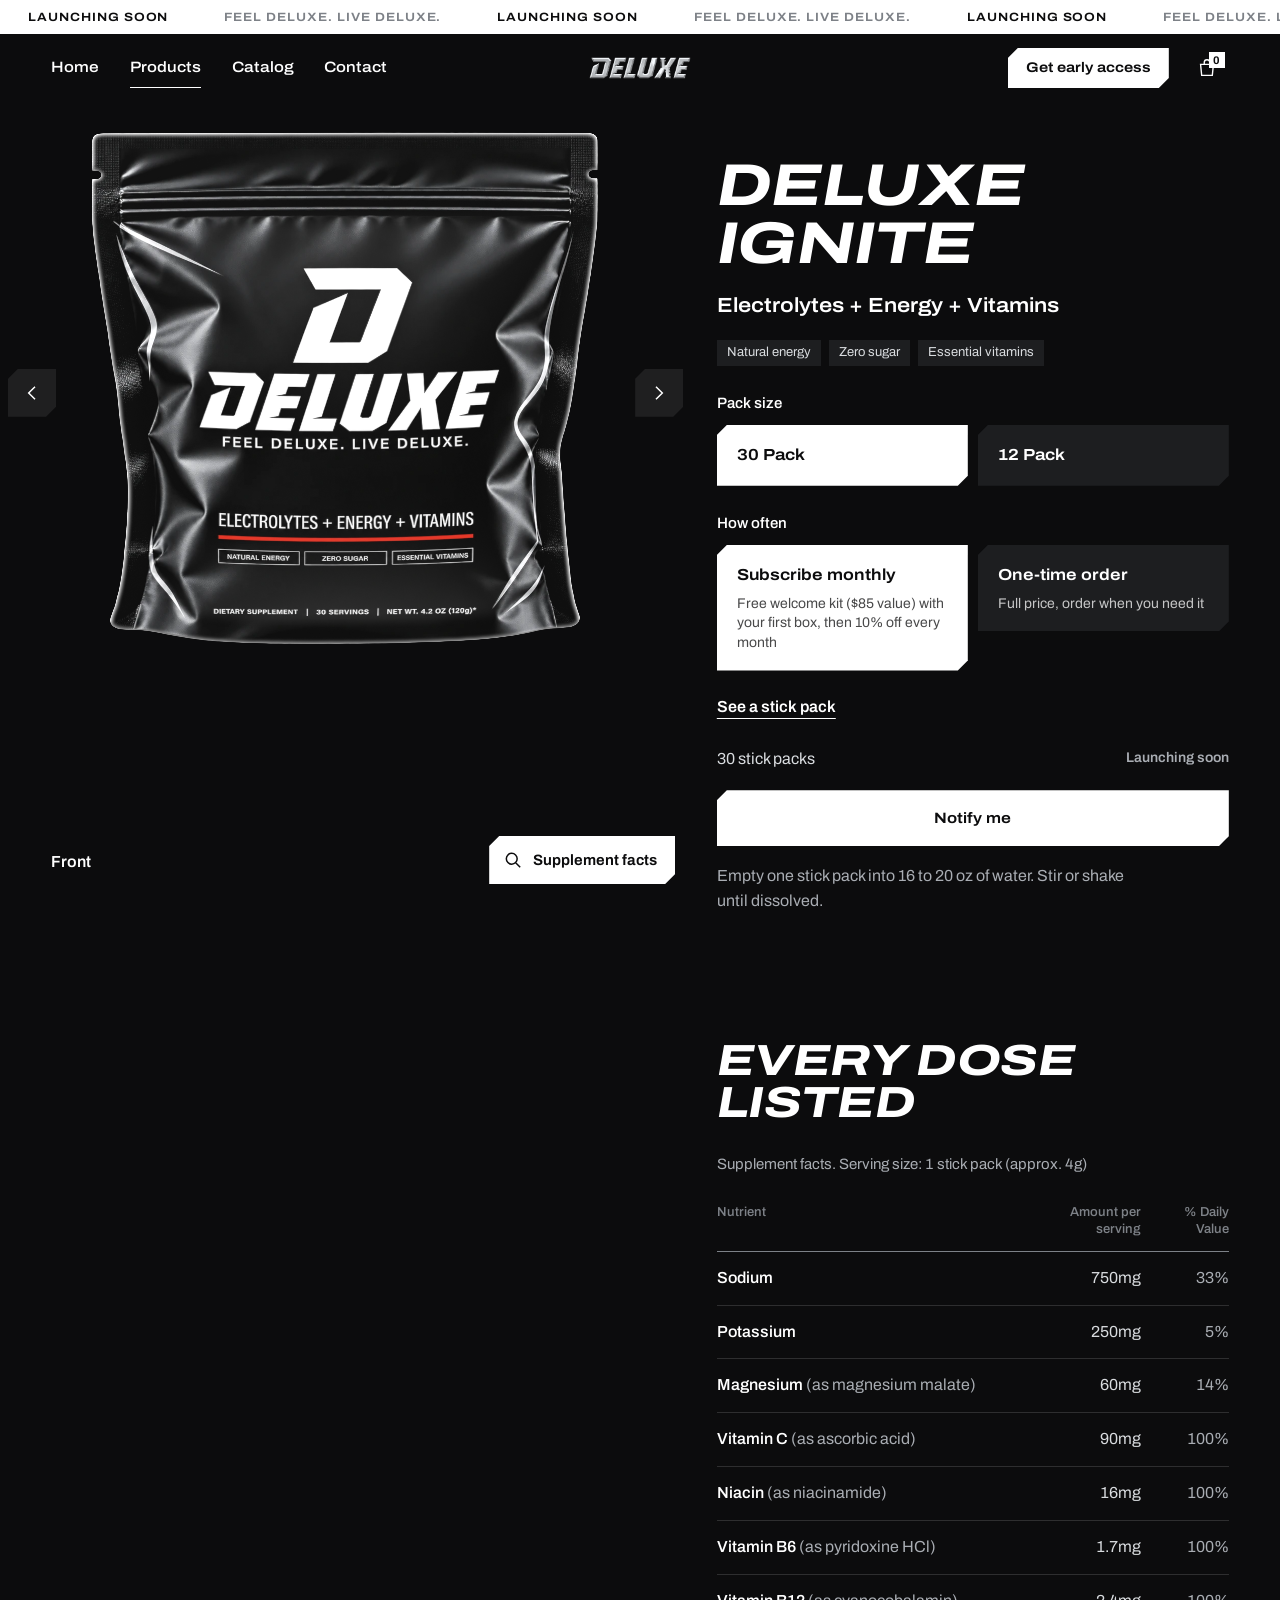
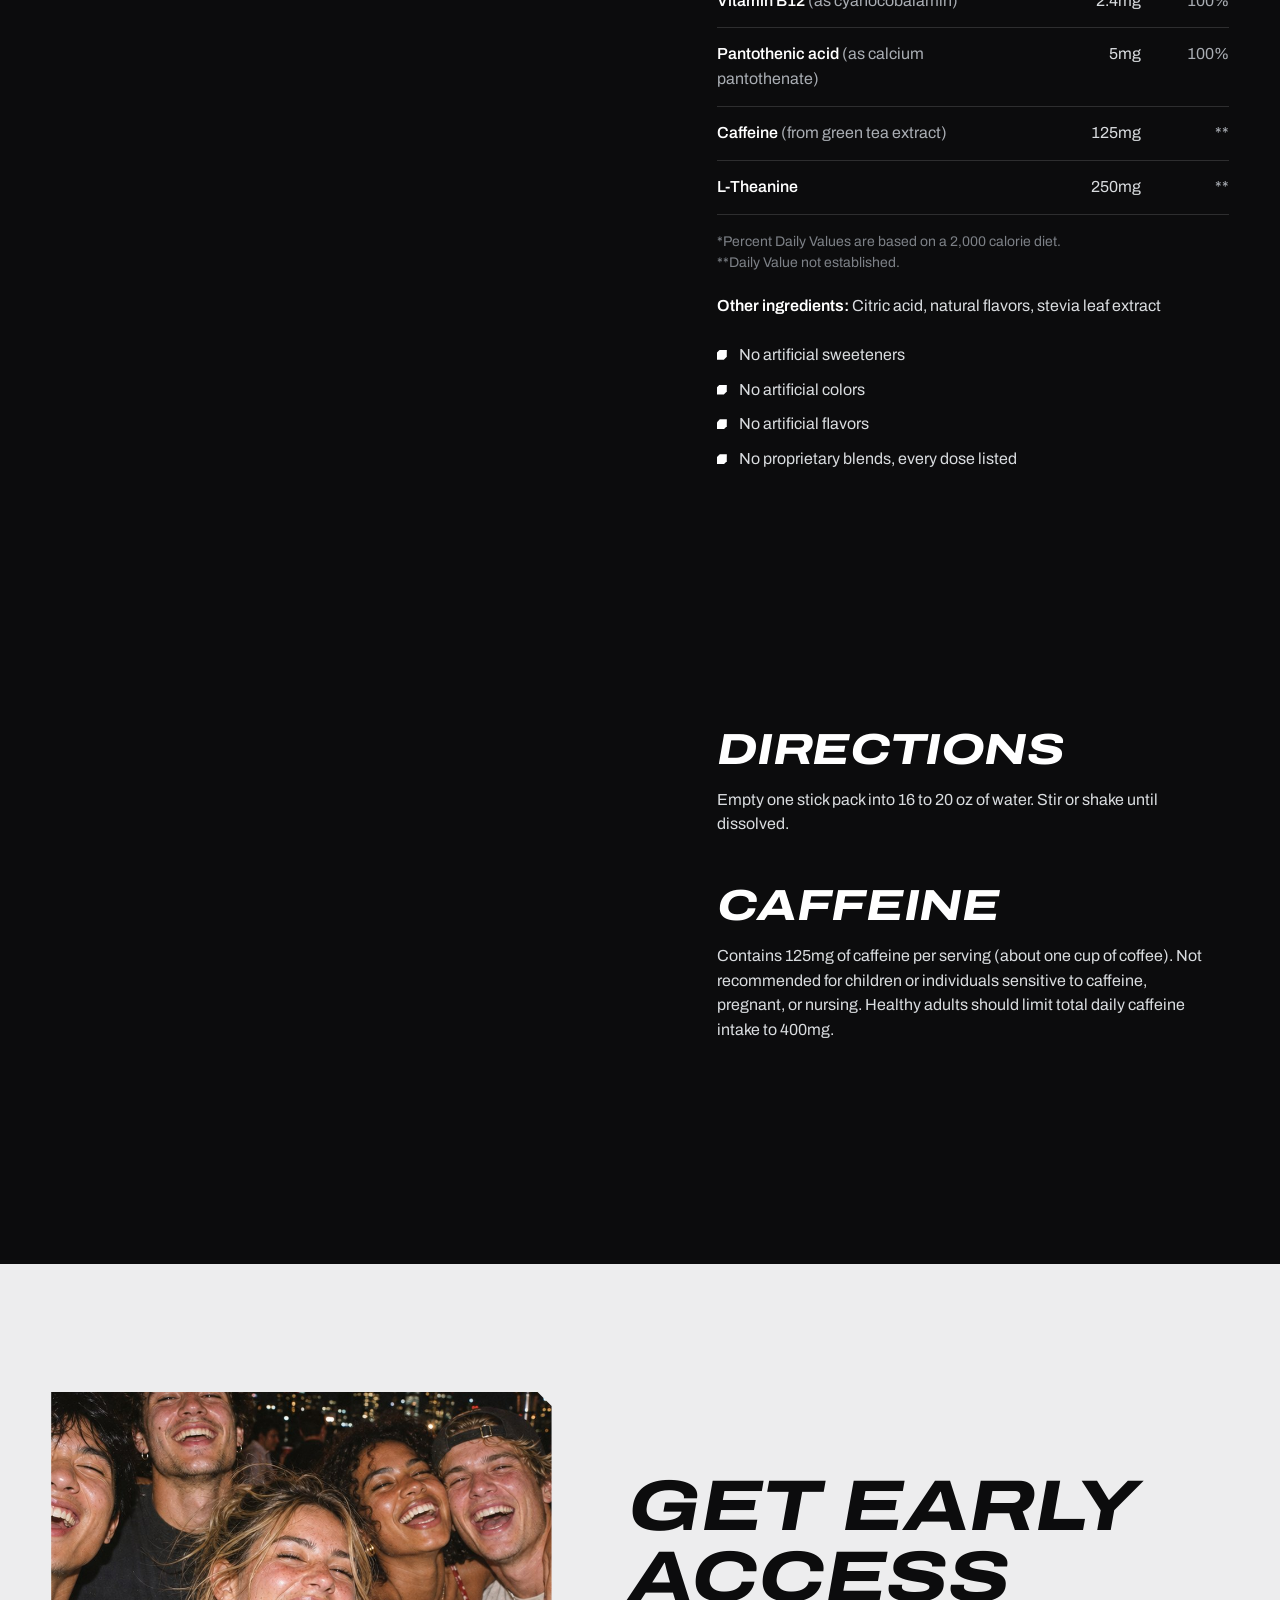
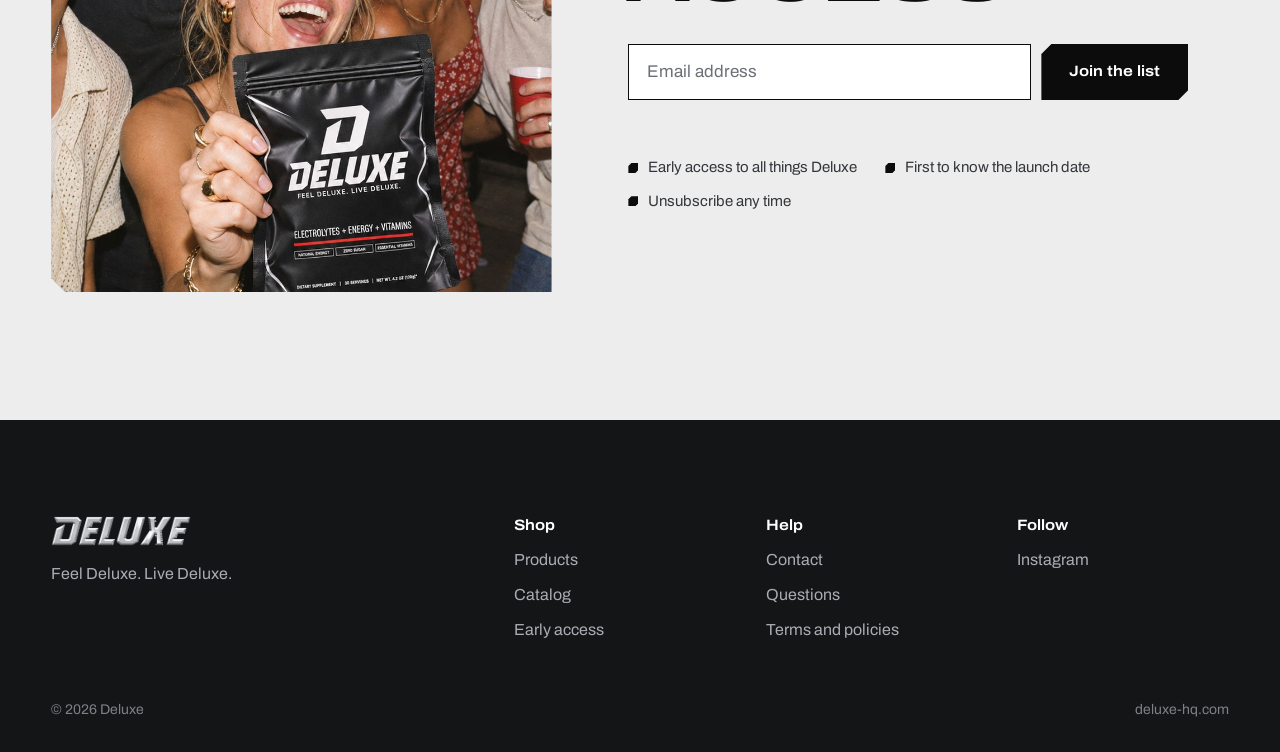
==== commit ea7a80c3: "Subscription offer: monthly plan with free welcome kit ($85 value) and 10% off every month Co-Author" ====
--- a/products.html
+++ b/products.html
@@ -38,6 +38,19 @@
           <fieldset class="packs">
             <legend>Pack size</legend>
             <div class="packs__grid" data-packs></div>
+          </fieldset>
+          <fieldset class="packs">
+            <legend>How often</legend>
+            <div class="packs__grid">
+              <label class="pack">
+                <input type="radio" name="plan" value="monthly" checked>
+                <span class="pack__tile">Subscribe monthly<small>Free welcome kit ($85 value) with your first box, then 10% off every month</small></span>
+              </label>
+              <label class="pack">
+                <input type="radio" name="plan" value="once">
+                <span class="pack__tile">One-time order<small>Full price, order when you need it</small></span>
+              </label>
+            </div>
           </fieldset>
           <button class="buy__stick" type="button" data-stick-toggle>See a stick pack</button>
 
--- a/assets/css/site.css
+++ b/assets/css/site.css
@@ -467,3 +467,13 @@
   .holo__sweep { display: none; }
   * { transition-duration: .01ms !important; }
 }
+
+/* subscription offer line above the packs on the home page */
+.offer {
+  --cut: 12px;
+  display: block; margin: 0 0 16px; padding: 18px 22px;
+  background: var(--ink); color: var(--white); text-decoration: none; font-size: 1.0625rem;
+  clip-path: polygon(var(--cut) 0, 100% 0, 100% calc(100% - var(--cut)), calc(100% - var(--cut)) 100%, 0 100%, 0 var(--cut));
+}
+.offer strong { font-stretch: 112%; font-weight: 700; margin-right: 10px; }
+.offer:hover { background: var(--slate); }
--- a/assets/css/products.css
+++ b/assets/css/products.css
@@ -30,6 +30,7 @@
 }
 .pack input:hover + .pack__tile { background: var(--steel); }
 .pack input:checked + .pack__tile { background: var(--white); color: var(--ink); box-shadow: none; }
+.pack__tile small { display: block; margin-top: 6px; font-stretch: 100%; font-weight: 400; font-size: .875rem; line-height: 1.4; opacity: .75; }
 .pack input:focus-visible + .pack__tile { box-shadow: inset 0 0 0 3px var(--white); }
 .pack input:checked:focus-visible + .pack__tile { box-shadow: inset 0 0 0 3px var(--ink), inset 0 0 0 5px var(--white); }
 
